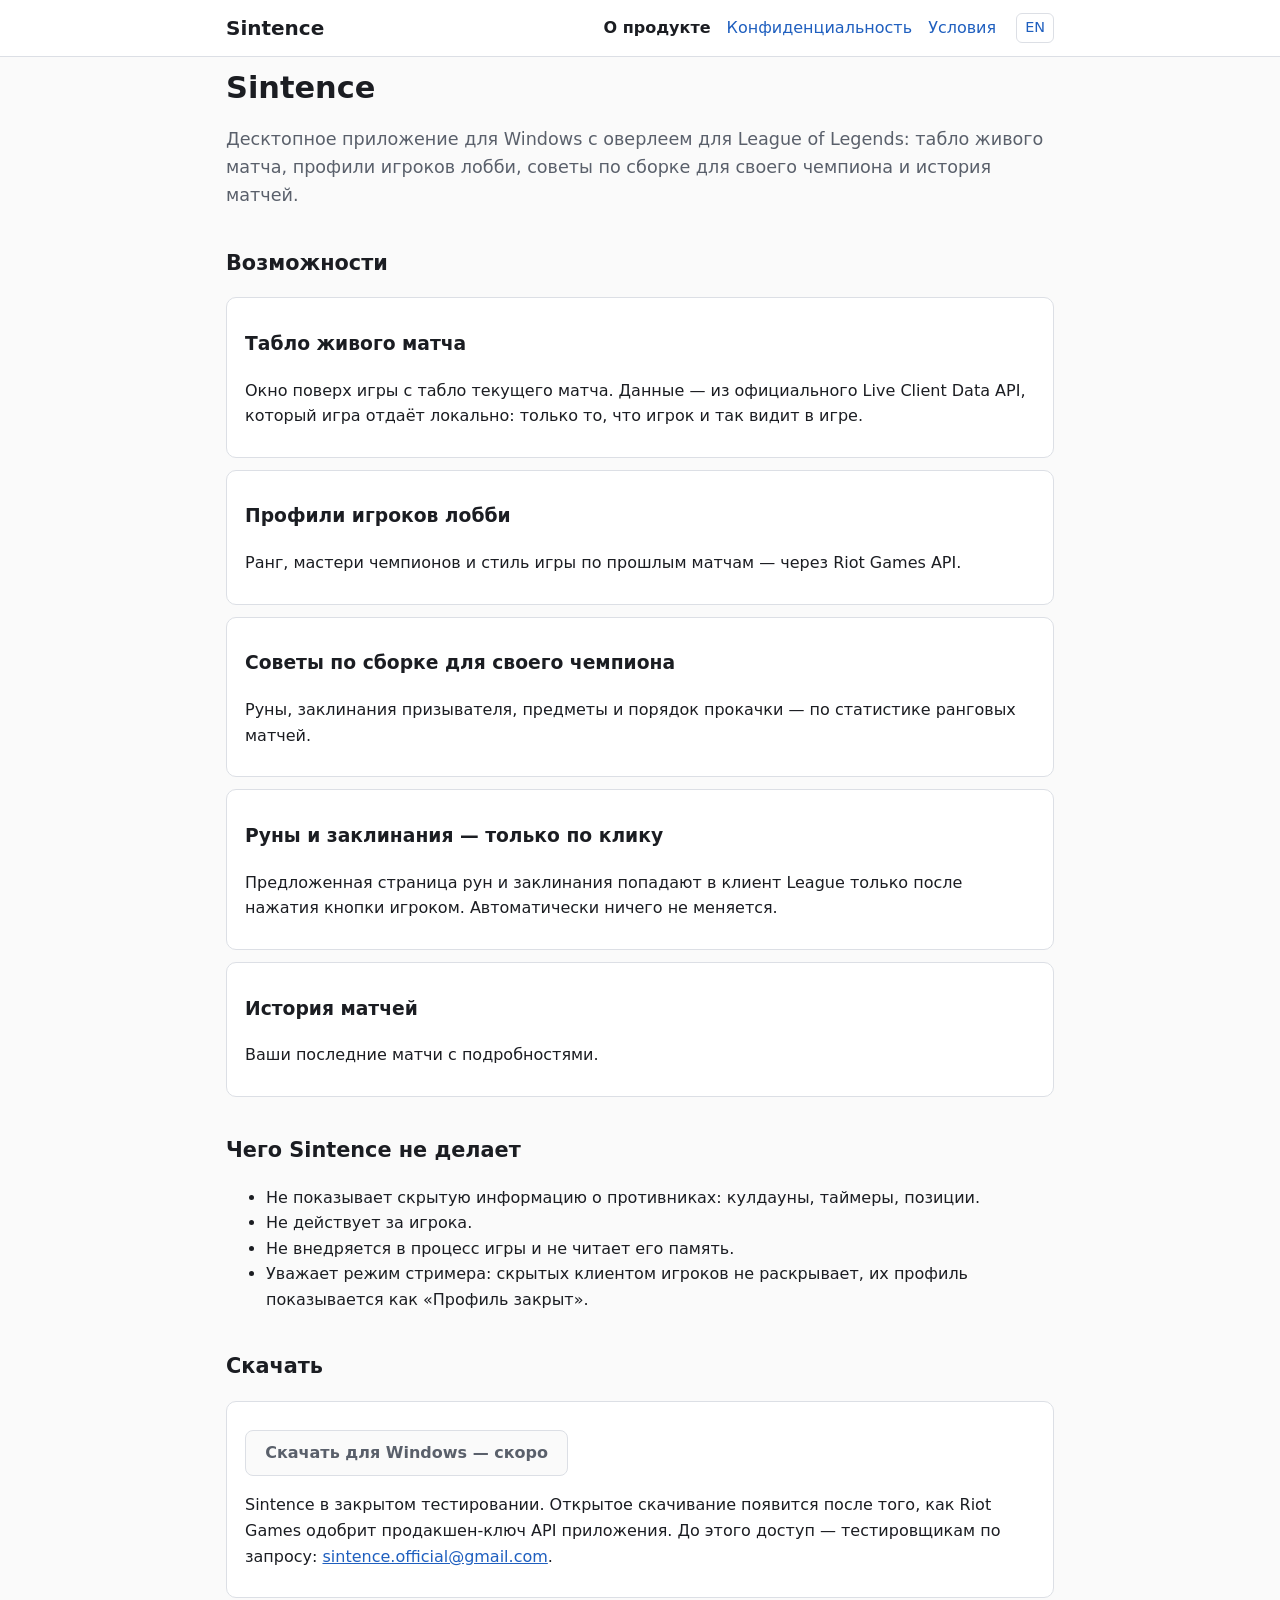
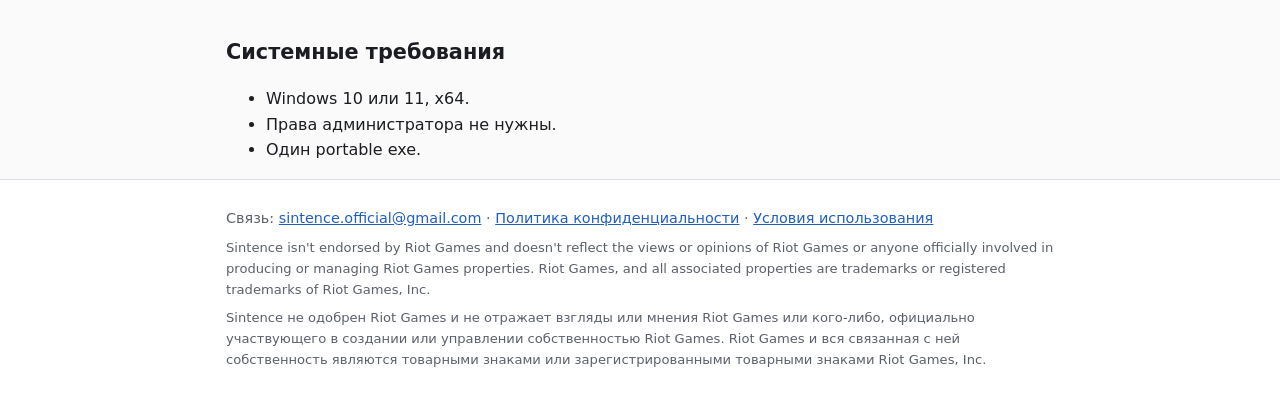
==== ru/index.html @ d27a2a9b "Сайт Sintence: о продукте, Privacy Policy, Terms of Service (EN/RU), заглушка скачивания Co-Authored" ====
<!doctype html>
<html lang="ru">
<head>
<meta charset="utf-8">
<meta name="viewport" content="width=device-width, initial-scale=1">
<meta name="color-scheme" content="dark light">
<title>Sintence</title>
<meta name="description" content="Sintence - приложение-оверлей для League of Legends под Windows.">
<link rel="stylesheet" href="../assets/style.css">
<link rel="alternate" hreflang="en" href="../index.html">
</head>
<body>
<header><div class="wrap">
<a class="brand" href="index.html">Sintence</a>
<nav><a href="index.html" aria-current="page">О продукте</a><a href="privacy.html">Конфиденциальность</a><a href="terms.html">Условия</a></nav>
<a class="lang" href="../index.html" hreflang="en" lang="en">EN</a>
</div></header>
<main class="wrap">
<h1>Sintence</h1>
<p class="lead">Десктопное приложение для Windows с оверлеем для League of Legends: табло живого матча, профили игроков лобби, советы по сборке для своего чемпиона и история матчей.</p>
<!-- Здесь позже появятся скриншоты.
<section class="shots">
  <img src="../assets/shot-overlay.png" alt="Оверлей Sintence">
</section>
-->
<h2>Возможности</h2>
<div class="card"><h3>Табло живого матча</h3><p>Окно поверх игры с табло текущего матча. Данные — из официального Live Client Data API, который игра отдаёт локально: только то, что игрок и так видит в игре.</p></div>
<div class="card"><h3>Профили игроков лобби</h3><p>Ранг, мастери чемпионов и стиль игры по прошлым матчам — через Riot Games API.</p></div>
<div class="card"><h3>Советы по сборке для своего чемпиона</h3><p>Руны, заклинания призывателя, предметы и порядок прокачки — по статистике ранговых матчей.</p></div>
<div class="card"><h3>Руны и заклинания — только по клику</h3><p>Предложенная страница рун и заклинания попадают в клиент League только после нажатия кнопки игроком. Автоматически ничего не меняется.</p></div>
<div class="card"><h3>История матчей</h3><p>Ваши последние матчи с подробностями.</p></div>
<h2>Чего Sintence не делает</h2>
<ul>
<li>Не показывает скрытую информацию о противниках: кулдауны, таймеры, позиции.</li>
<li>Не действует за игрока.</li>
<li>Не внедряется в процесс игры и не читает его память.</li>
<li>Уважает режим стримера: скрытых клиентом игроков не раскрывает, их профиль показывается как «Профиль закрыт».</li>
</ul>
<h2 id="download">Скачать</h2>
<div class="card download"><p><span class="btn" aria-disabled="true">Скачать для Windows — скоро</span></p>
<p>Sintence в закрытом тестировании. Открытое скачивание появится после того, как Riot Games одобрит продакшен-ключ API приложения. До этого доступ — тестировщикам по запросу: <a href="mailto:sintence.official@gmail.com">sintence.official@gmail.com</a>.</p></div>
<h2>Системные требования</h2>
<ul>
<li>Windows 10 или 11, x64.</li>
<li>Права администратора не нужны.</li>
<li>Один portable exe.</li>
</ul>
</main>
<footer><div class="wrap">
<p>Связь: <a href="mailto:sintence.official@gmail.com">sintence.official@gmail.com</a> · <a href="privacy.html">Политика конфиденциальности</a> · <a href="terms.html">Условия использования</a></p>
<p class="legal" lang="en">Sintence isn't endorsed by Riot Games and doesn't reflect the views or opinions of Riot Games or anyone officially involved in producing or managing Riot Games properties. Riot Games, and all associated properties are trademarks or registered trademarks of Riot Games, Inc.</p>
<p class="legal">Sintence не одобрен Riot Games и не отражает взгляды или мнения Riot Games или кого-либо, официально участвующего в создании или управлении собственностью Riot Games. Riot Games и вся связанная с ней собственность являются товарными знаками или зарегистрированными товарными знаками Riot Games, Inc.</p>
</div></footer>
</body>
</html>
---- assets/style.css ----
:root{--bg:#0f1115;--panel:#171a21;--text:#e6e8ec;--muted:#9aa1ad;--accent:#6aa9ff;--border:#2a2f3a}
@media (prefers-color-scheme: light){:root{--bg:#fafafa;--panel:#fff;--text:#1b1d22;--muted:#5a606b;--accent:#1f5fbf;--border:#dcdfe5}}
*{box-sizing:border-box}
html{-webkit-text-size-adjust:100%}
body{margin:0;background:var(--bg);color:var(--text);font:16px/1.6 system-ui,-apple-system,"Segoe UI",Roboto,sans-serif;overflow-wrap:anywhere}
a{color:var(--accent)}
.wrap{max-width:860px;margin:0 auto;padding:0 16px}
header{border-bottom:1px solid var(--border);background:var(--panel)}
header .wrap{display:flex;flex-wrap:wrap;align-items:center;gap:8px 20px;padding-top:12px;padding-bottom:12px}
.brand{font-weight:700;font-size:1.25rem;text-decoration:none;color:var(--text);margin-right:auto}
nav{display:flex;flex-wrap:wrap;gap:4px 16px}
nav a{text-decoration:none}
nav a[aria-current]{color:var(--text);font-weight:600}
.lang{border:1px solid var(--border);border-radius:6px;padding:2px 8px;text-decoration:none;font-size:.9rem}
main{padding:24px 0 40px}
h1{font-size:1.9rem;line-height:1.25;margin:.4em 0}
h2{font-size:1.3rem;margin-top:1.8em}
.lead{font-size:1.1rem;color:var(--muted)}
.card{background:var(--panel);border:1px solid var(--border);border-radius:10px;padding:12px 18px;margin:12px 0}
.table-wrap{overflow-x:auto}
table{border-collapse:collapse;width:100%}
th,td{border:1px solid var(--border);padding:8px 10px;text-align:left;vertical-align:top}
th{background:var(--panel)}
code{font-size:.92em}
footer{border-top:1px solid var(--border);background:var(--panel);color:var(--muted);font-size:.9rem;padding:20px 0}
footer p{margin:.5em 0}
.legal{font-size:.82rem}
.btn{display:inline-block;padding:.6em 1.2em;border-radius:8px;border:1px solid var(--border);background:var(--bg);color:var(--muted);font-weight:600;cursor:not-allowed;user-select:none}
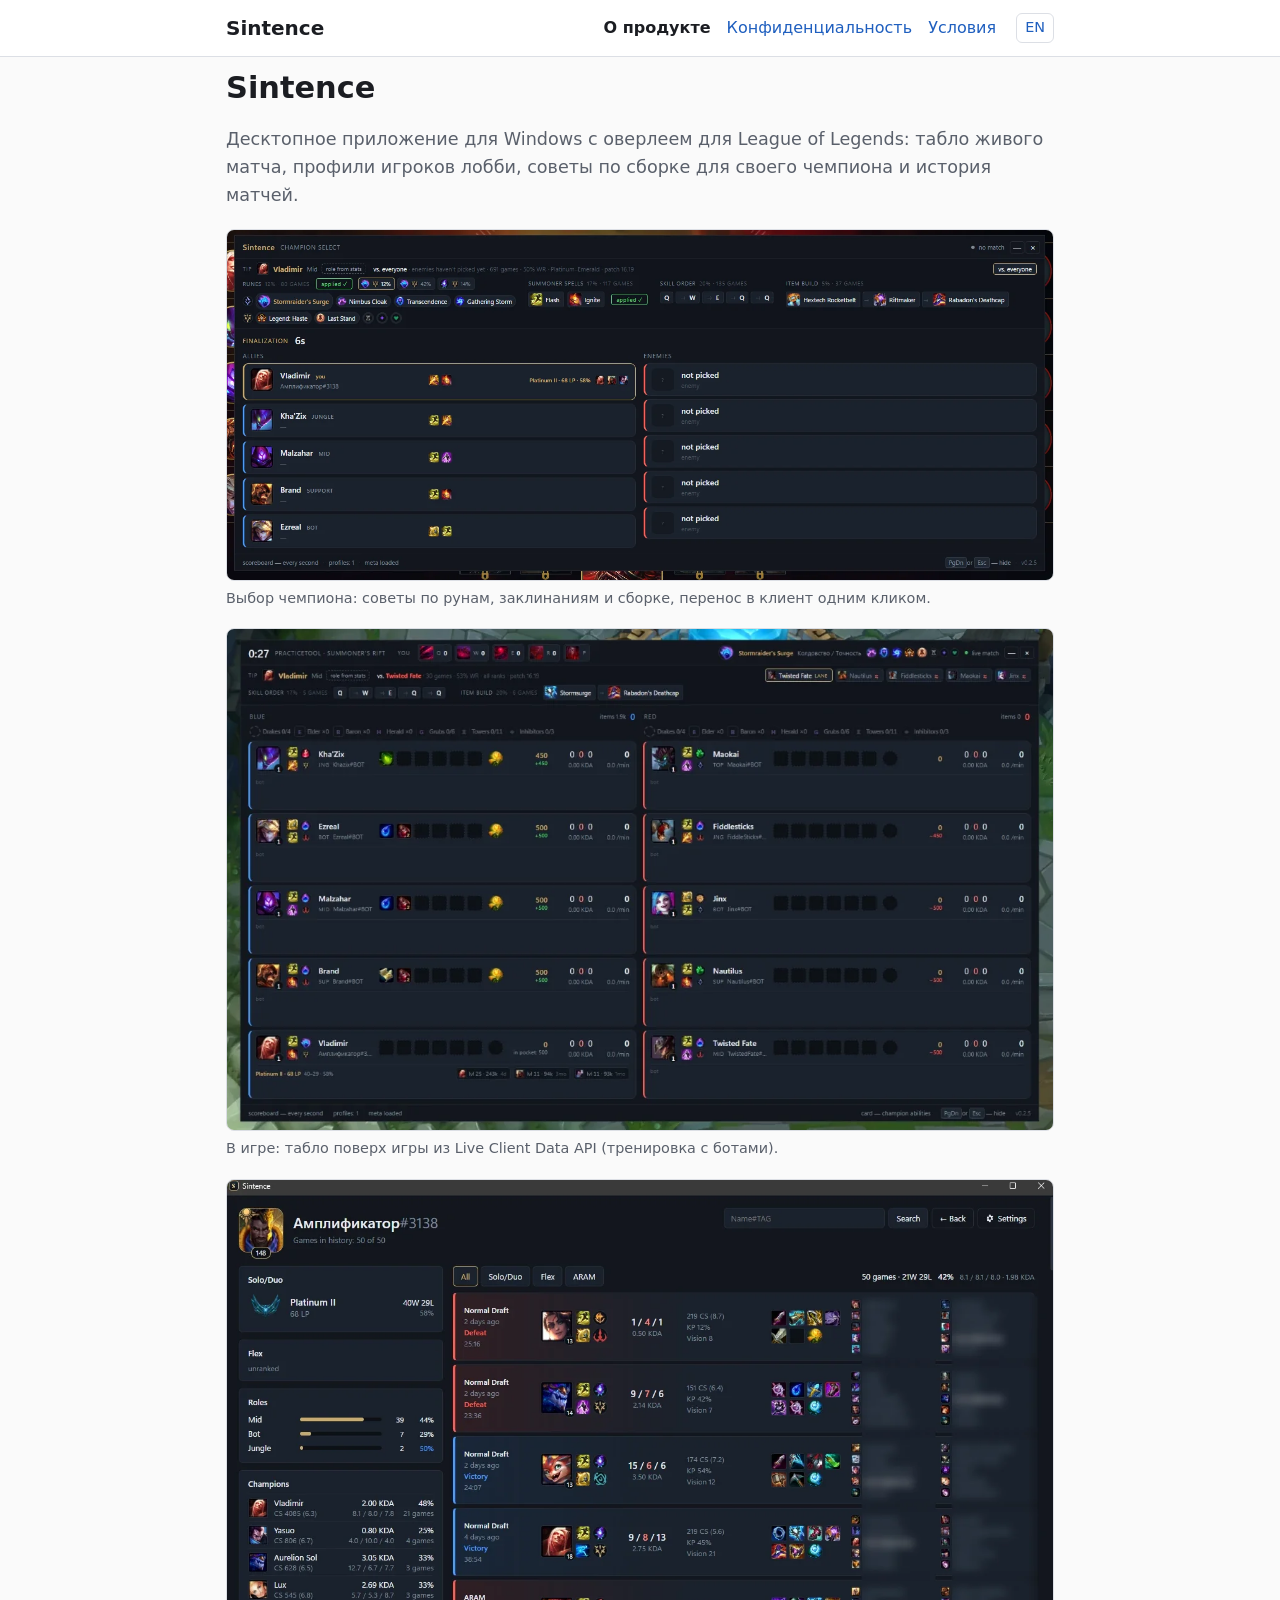
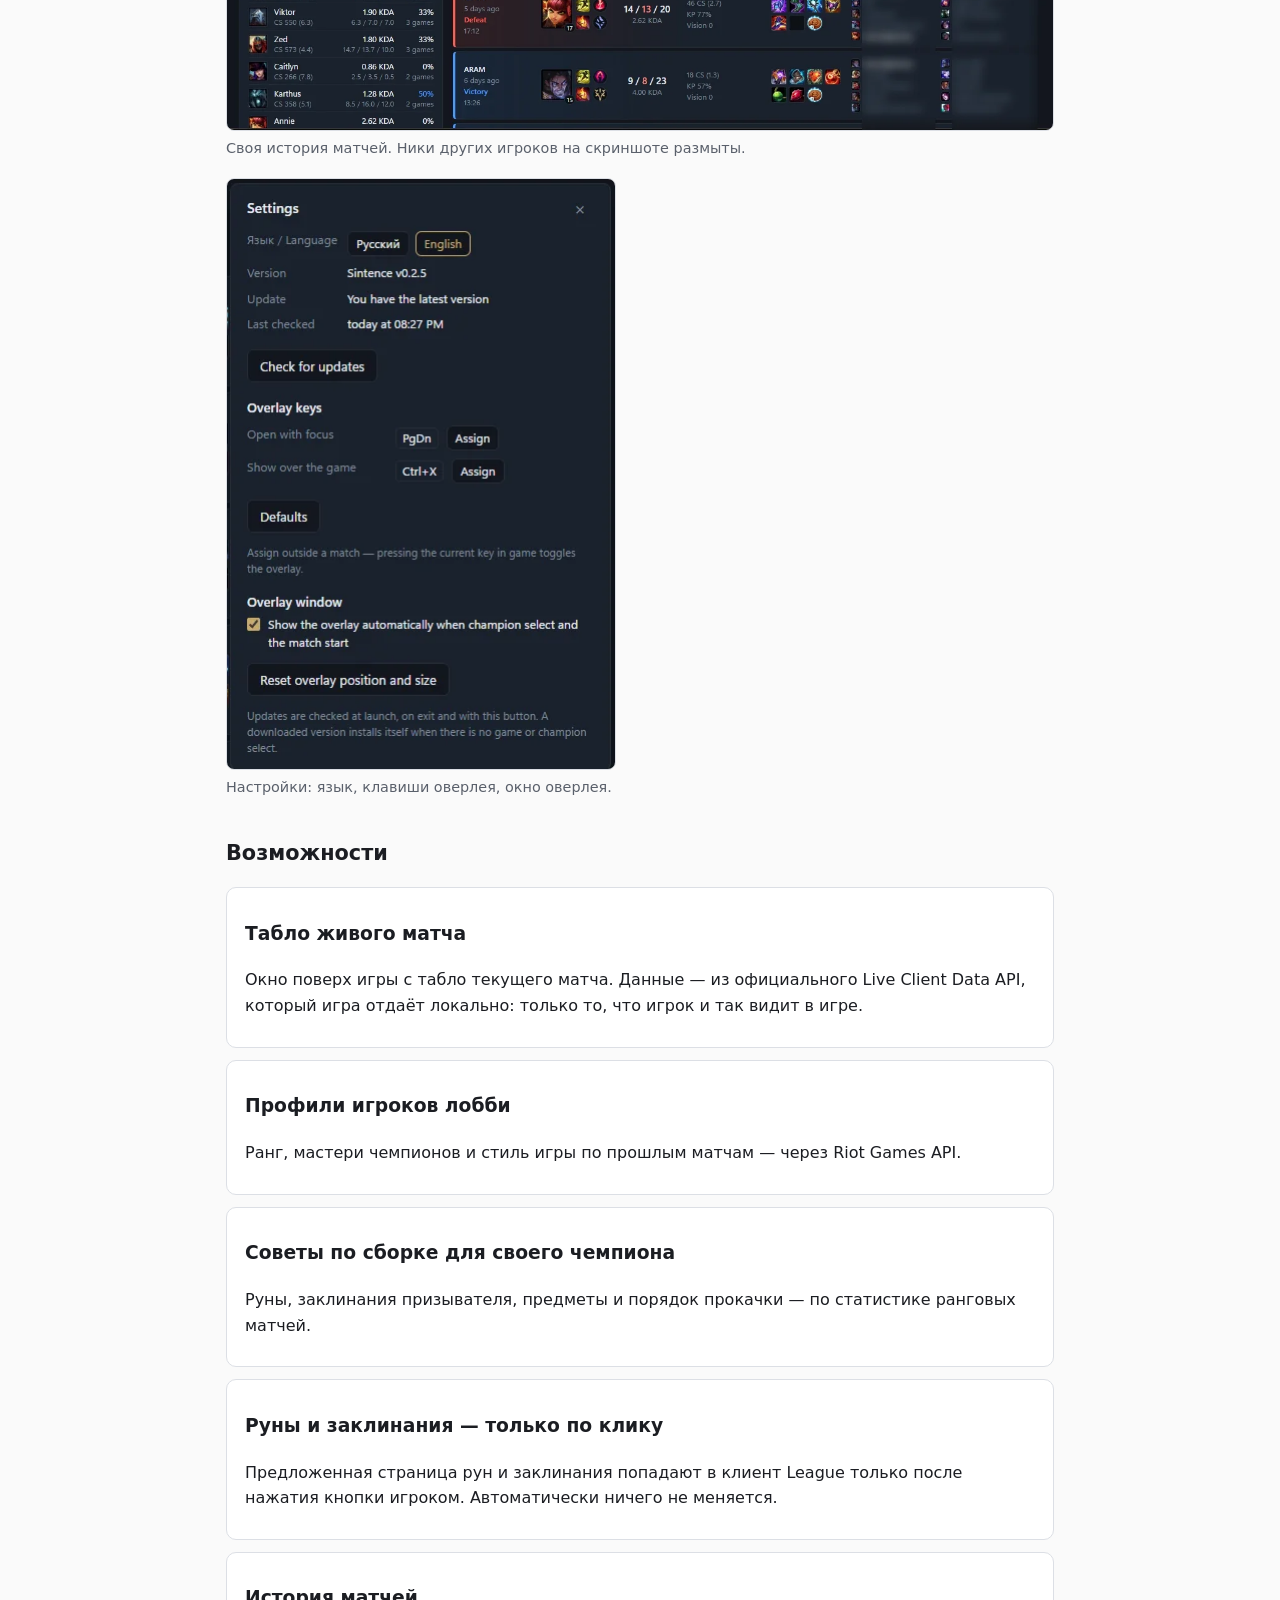
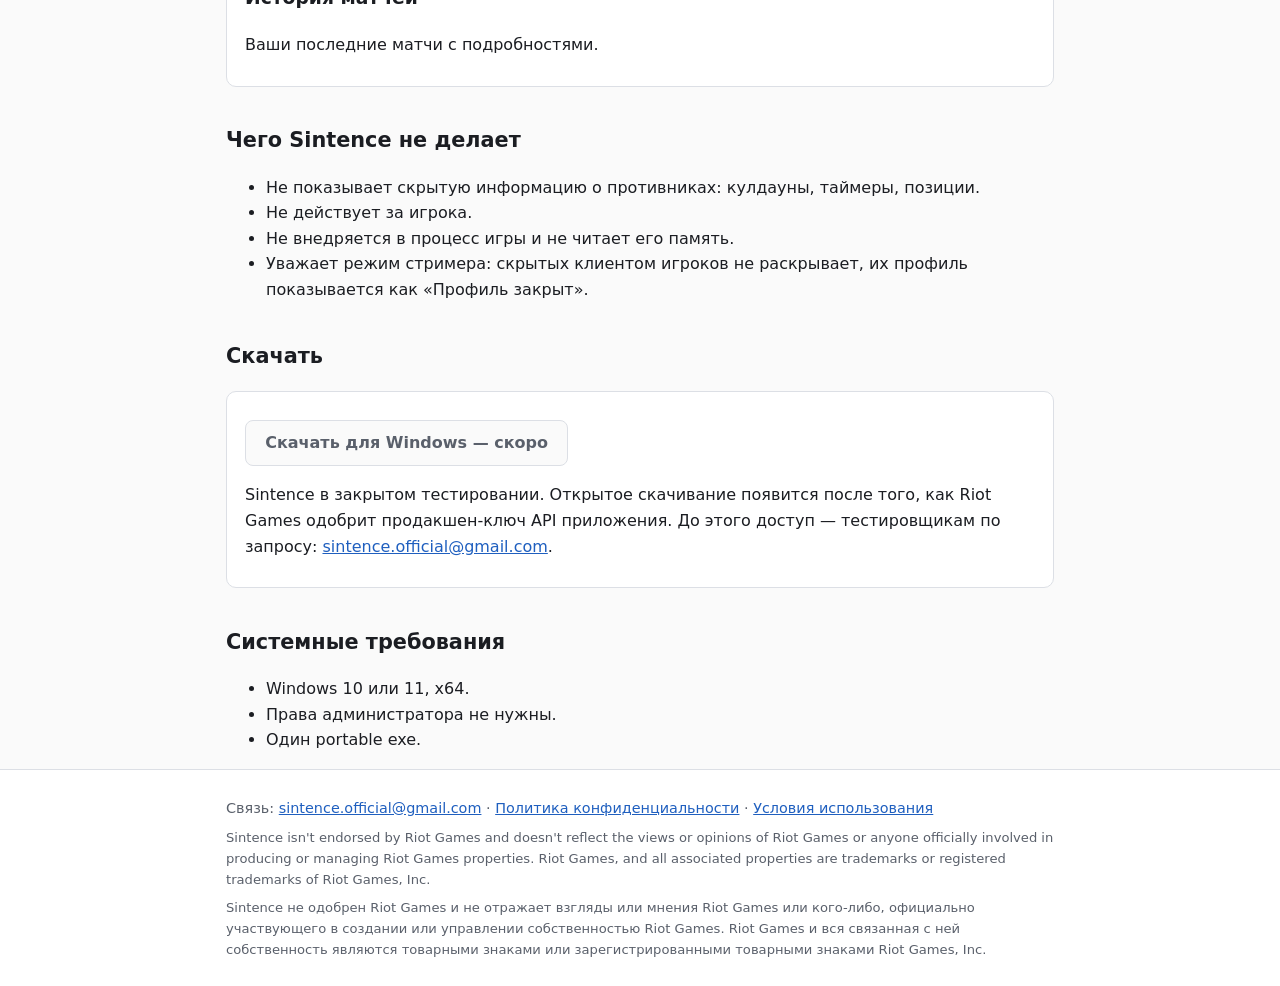
==== commit 8e027be4: "Скриншоты на главной: выбор чемпиона, оверлей в матче, профиль, настройки Co-Authored-By: Claude Opu" ====
--- a/ru/index.html
+++ b/ru/index.html
@@ -7,7 +7,10 @@
 <title>Sintence</title>
 <meta name="description" content="Sintence - приложение-оверлей для League of Legends под Windows.">
 <link rel="stylesheet" href="../assets/style.css">
-<link rel="alternate" hreflang="en" href="../index.html">
+<link rel="canonical" href="https://sintence.ru/ru/">
+<link rel="alternate" hreflang="en" href="https://sintence.ru/">
+<link rel="alternate" hreflang="ru" href="https://sintence.ru/ru/">
+<link rel="alternate" hreflang="x-default" href="https://sintence.ru/">
 </head>
 <body>
 <header><div class="wrap">
@@ -18,11 +21,12 @@
 <main class="wrap">
 <h1>Sintence</h1>
 <p class="lead">Десктопное приложение для Windows с оверлеем для League of Legends: табло живого матча, профили игроков лобби, советы по сборке для своего чемпиона и история матчей.</p>
-<!-- Здесь позже появятся скриншоты.
 <section class="shots">
-  <img src="../assets/shot-overlay.png" alt="Оверлей Sintence">
+<figure><a href="../assets/shot-champselect.webp"><img src="../assets/shot-champselect.webp" alt="Sintence в выборе чемпиона" width="1475" height="625" loading="lazy"></a><figcaption>Выбор чемпиона: советы по рунам, заклинаниям и сборке, перенос в клиент одним кликом.</figcaption></figure>
+<figure><a href="../assets/shot-ingame.webp"><img src="../assets/shot-ingame.webp" alt="Оверлей Sintence в матче" width="1170" height="710" loading="lazy"></a><figcaption>В игре: табло поверх игры из Live Client Data API (тренировка с ботами).</figcaption></figure>
+<figure><a href="../assets/shot-profile.webp"><img src="../assets/shot-profile.webp" alt="Окно профиля Sintence" width="1335" height="889" loading="lazy"></a><figcaption>Своя история матчей. Ники других игроков на скриншоте размыты.</figcaption></figure>
+<figure class="narrow"><a href="../assets/shot-settings.webp"><img src="../assets/shot-settings.webp" alt="Настройки Sintence" width="387" height="589" loading="lazy"></a><figcaption>Настройки: язык, клавиши оверлея, окно оверлея.</figcaption></figure>
 </section>
--->
 <h2>Возможности</h2>
 <div class="card"><h3>Табло живого матча</h3><p>Окно поверх игры с табло текущего матча. Данные — из официального Live Client Data API, который игра отдаёт локально: только то, что игрок и так видит в игре.</p></div>
 <div class="card"><h3>Профили игроков лобби</h3><p>Ранг, мастери чемпионов и стиль игры по прошлым матчам — через Riot Games API.</p></div>
--- a/assets/style.css
+++ b/assets/style.css
@@ -26,3 +26,8 @@
 footer p{margin:.5em 0}
 .legal{font-size:.82rem}
 .btn{display:inline-block;padding:.6em 1.2em;border-radius:8px;border:1px solid var(--border);background:var(--bg);color:var(--muted);font-weight:600;cursor:not-allowed;user-select:none}
+.shots{display:grid;gap:18px;margin:20px 0}
+.shots figure{margin:0}
+.shots img{display:block;width:100%;height:auto;border:1px solid var(--border);border-radius:8px}
+.shots .narrow img{max-width:390px}
+.shots figcaption{color:var(--muted);font-size:.9rem;margin-top:6px}
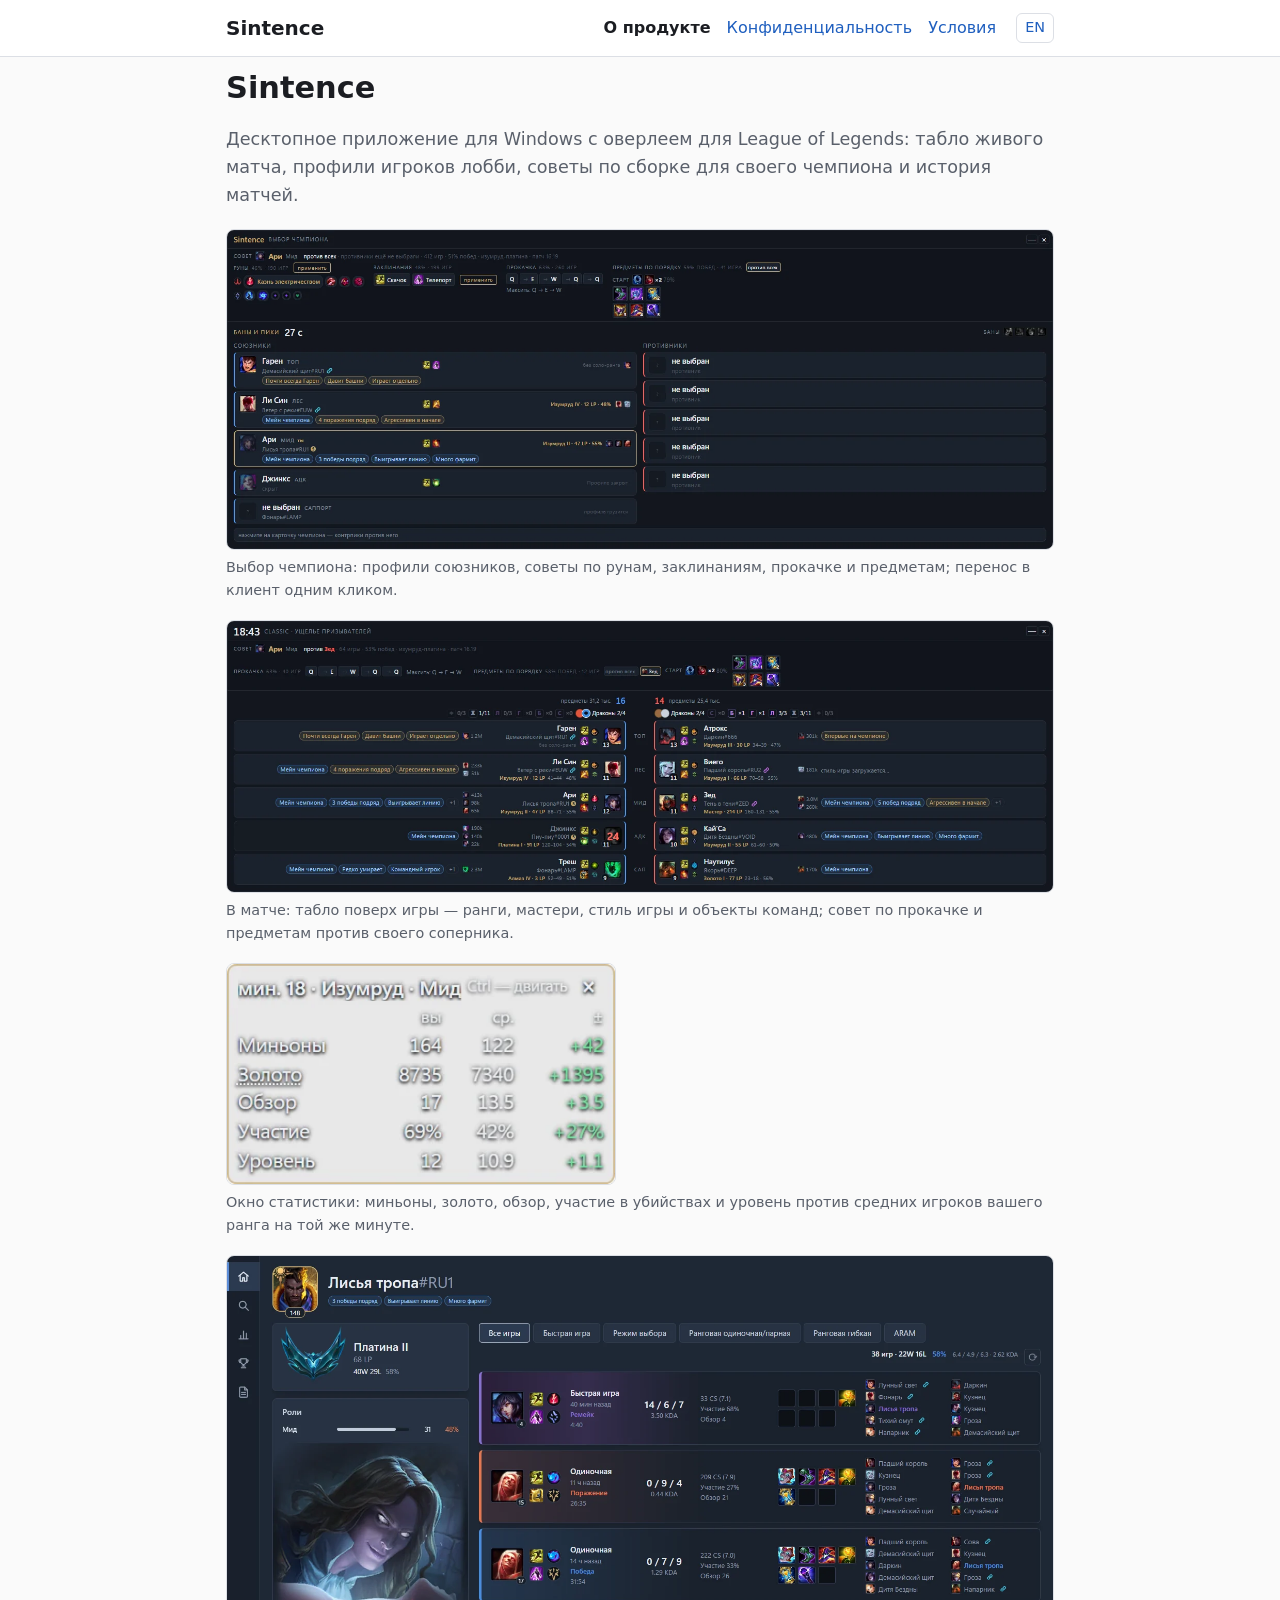
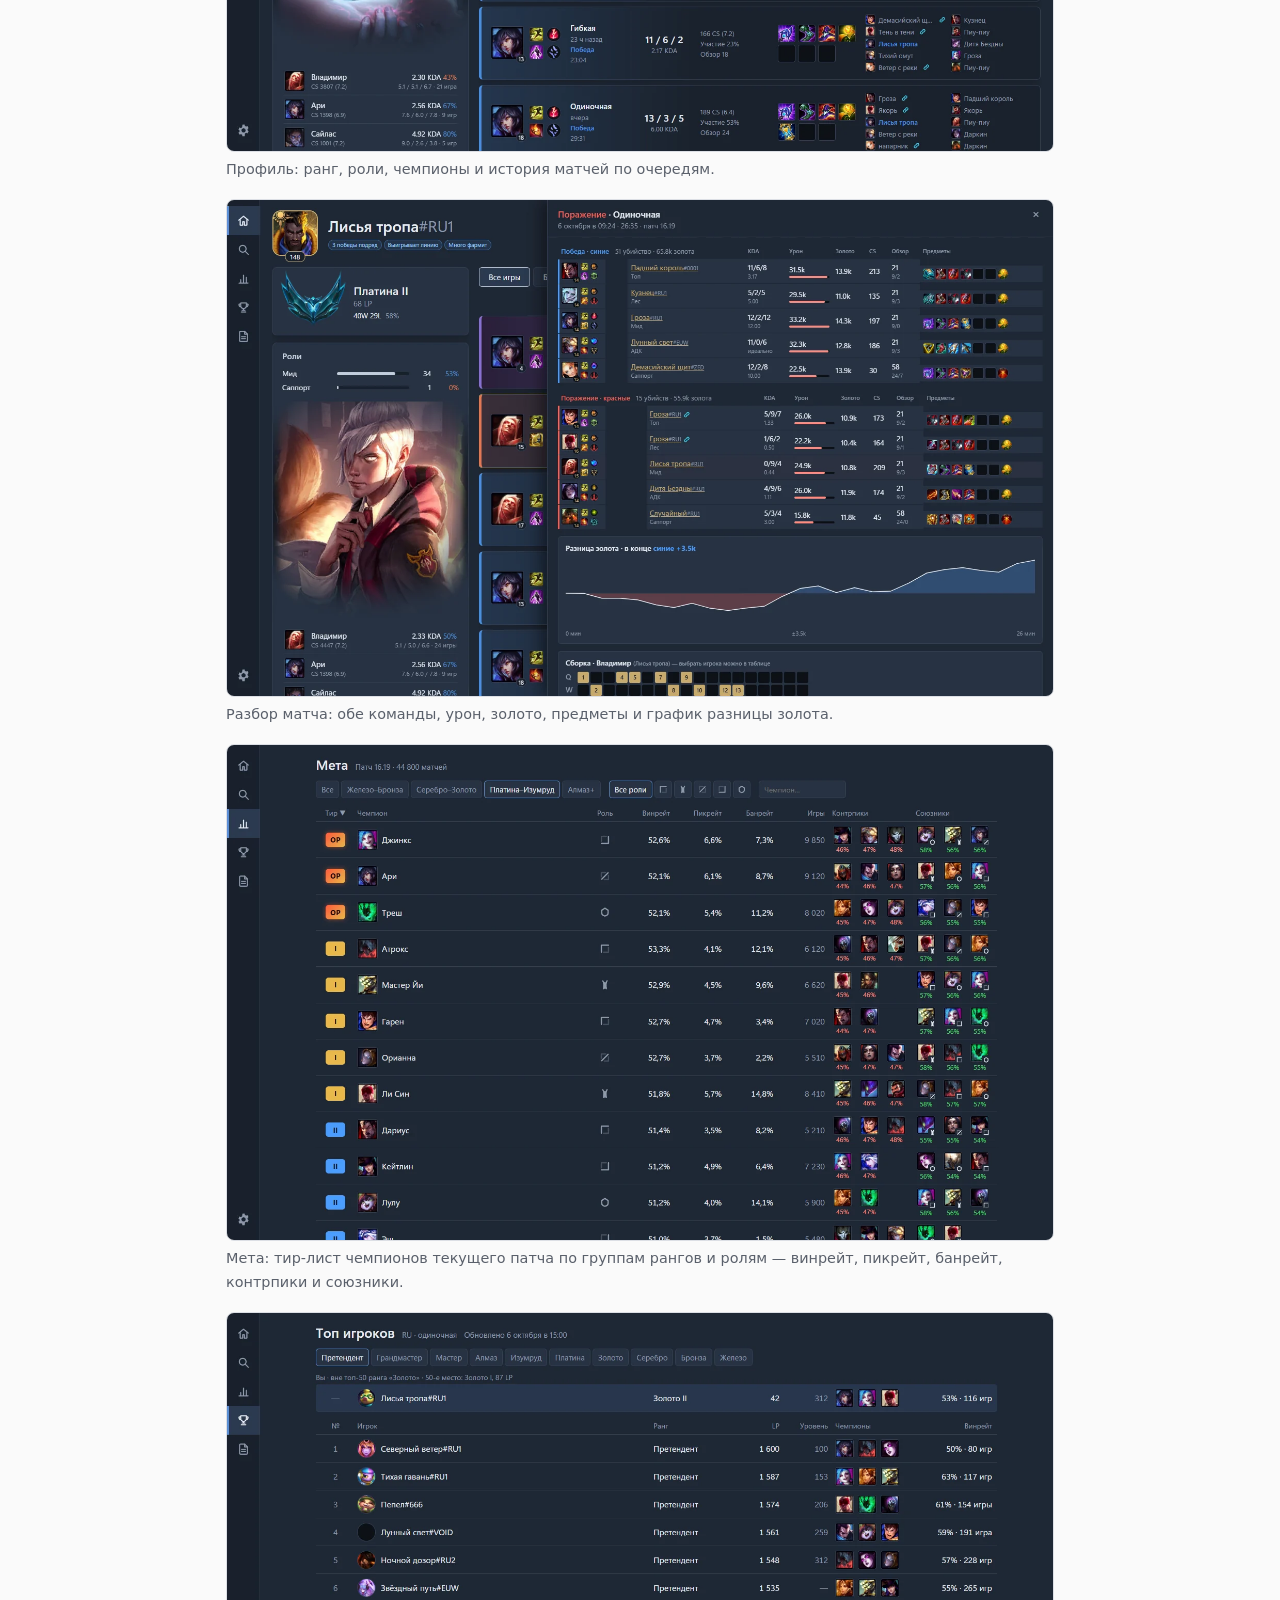
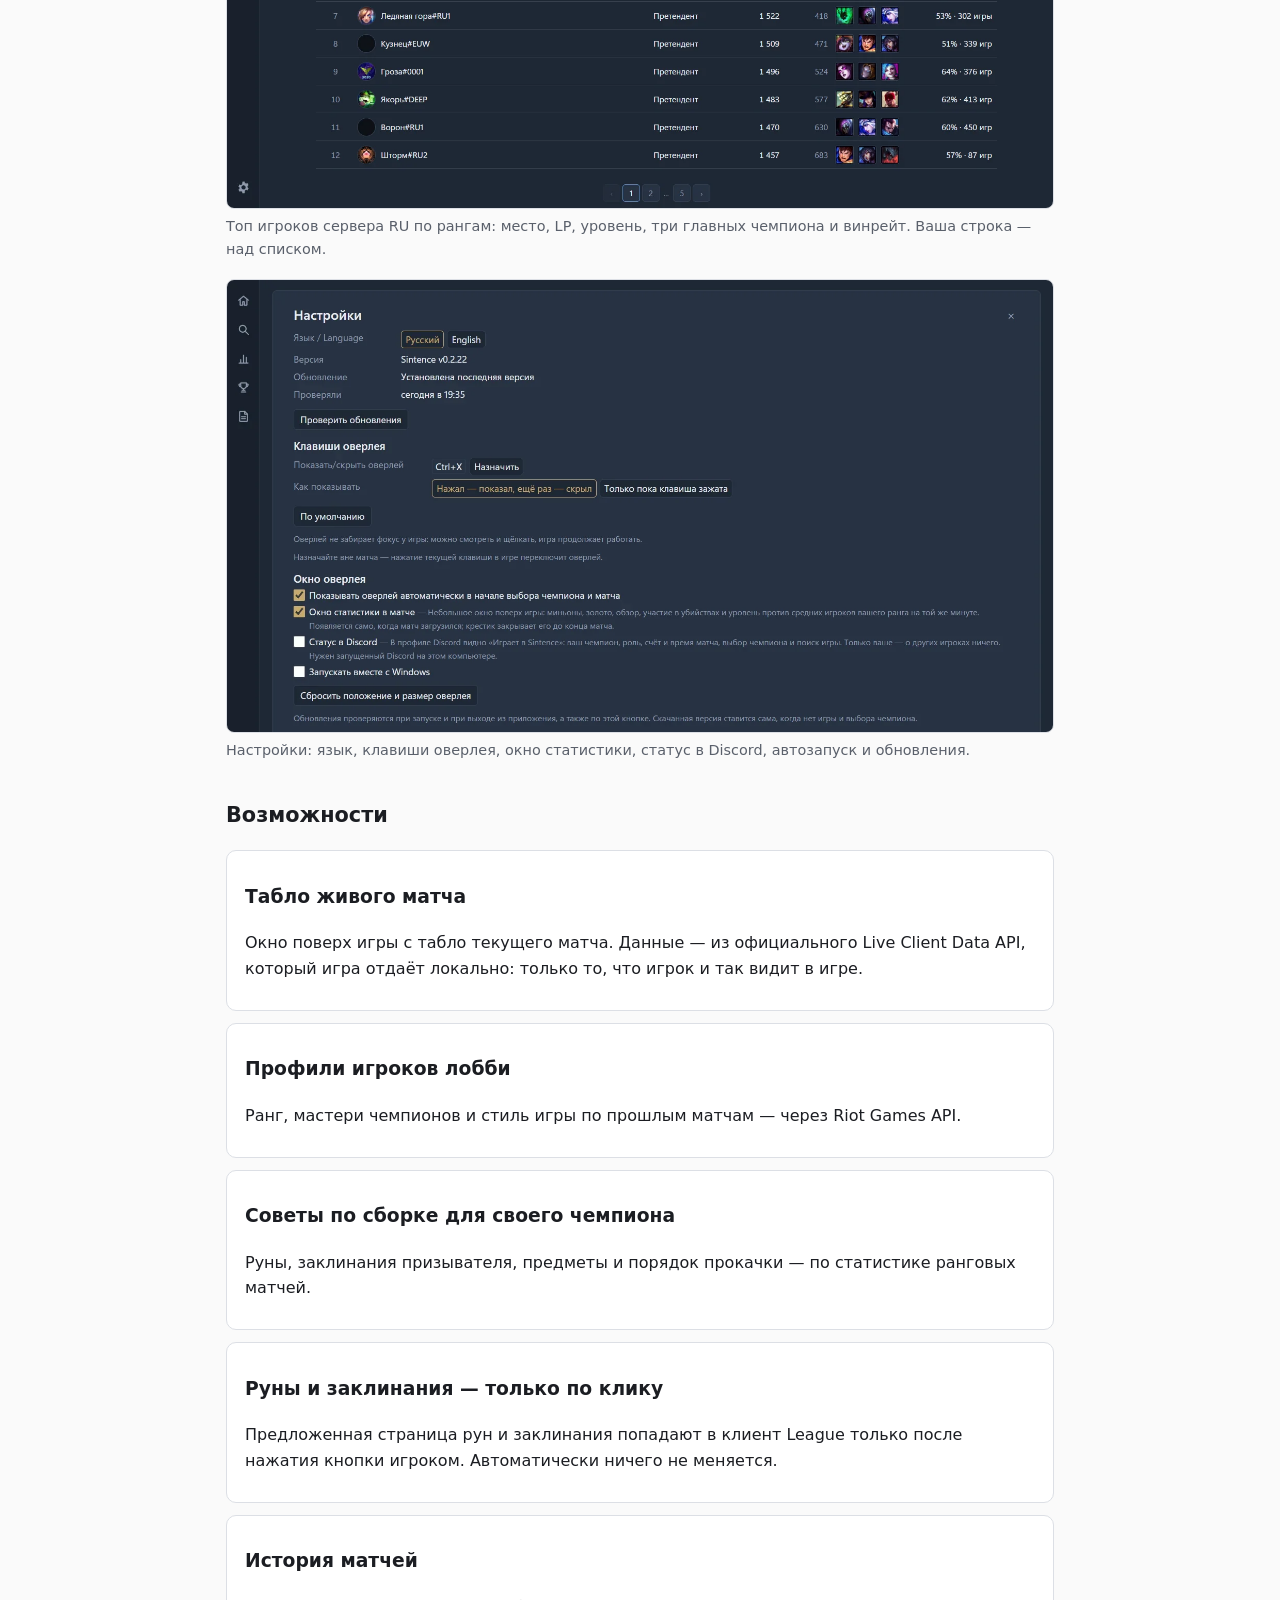
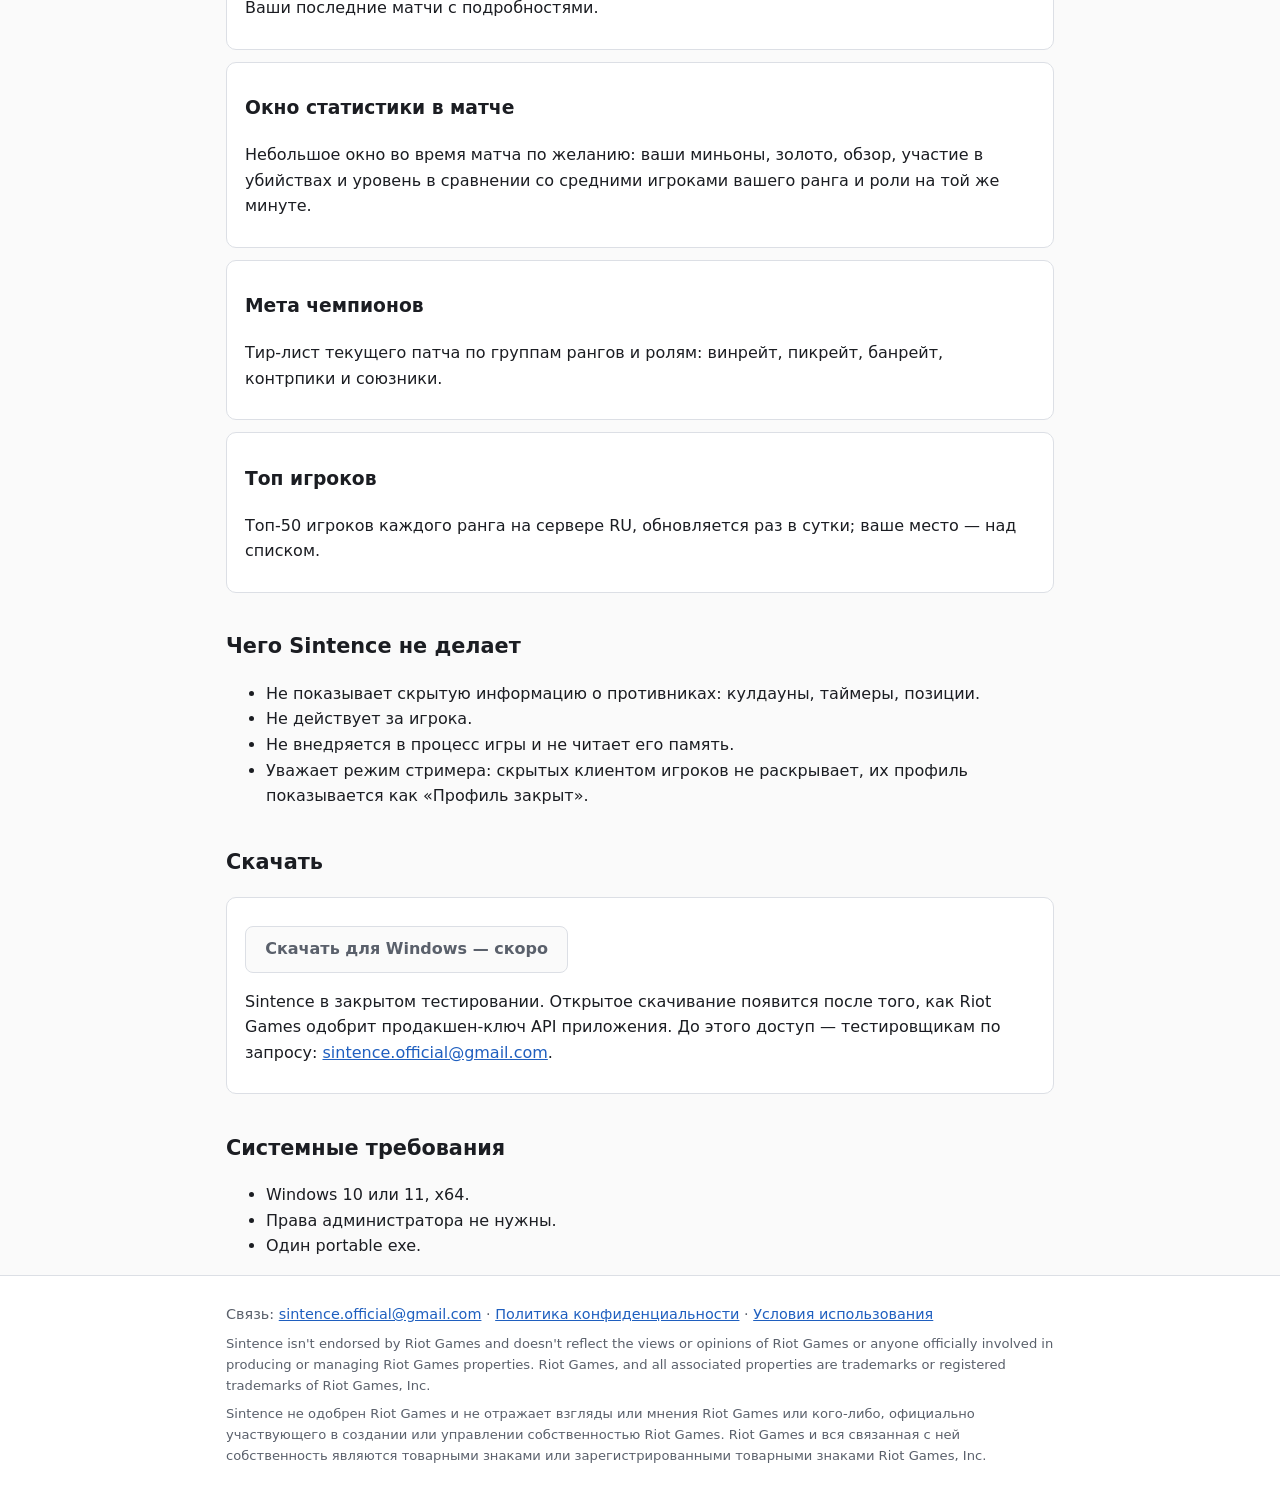
==== commit 1bfdf812: "Главная: новые снимки (8 экранов, ru и en), карточки статистики, меты и топа Co-Authored-By: Claude " ====
--- a/ru/index.html
+++ b/ru/index.html
@@ -22,10 +22,14 @@
 <h1>Sintence</h1>
 <p class="lead">Десктопное приложение для Windows с оверлеем для League of Legends: табло живого матча, профили игроков лобби, советы по сборке для своего чемпиона и история матчей.</p>
 <section class="shots">
-<figure><a href="../assets/shot-champselect.webp"><img src="../assets/shot-champselect.webp" alt="Sintence в выборе чемпиона" width="1475" height="625" loading="lazy"></a><figcaption>Выбор чемпиона: советы по рунам, заклинаниям и сборке, перенос в клиент одним кликом.</figcaption></figure>
-<figure><a href="../assets/shot-ingame.webp"><img src="../assets/shot-ingame.webp" alt="Оверлей Sintence в матче" width="1170" height="710" loading="lazy"></a><figcaption>В игре: табло поверх игры из Live Client Data API (тренировка с ботами).</figcaption></figure>
-<figure><a href="../assets/shot-profile.webp"><img src="../assets/shot-profile.webp" alt="Окно профиля Sintence" width="1335" height="889" loading="lazy"></a><figcaption>Своя история матчей. Ники других игроков на скриншоте размыты.</figcaption></figure>
-<figure class="narrow"><a href="../assets/shot-settings.webp"><img src="../assets/shot-settings.webp" alt="Настройки Sintence" width="387" height="589" loading="lazy"></a><figcaption>Настройки: язык, клавиши оверлея, окно оверлея.</figcaption></figure>
+<figure><a href="../assets/shot-champselect-ru.webp"><img src="../assets/shot-champselect-ru.webp" alt="Sintence в выборе чемпиона" width="1600" height="618" loading="lazy"></a><figcaption>Выбор чемпиона: профили союзников, советы по рунам, заклинаниям, прокачке и предметам; перенос в клиент одним кликом.</figcaption></figure>
+<figure><a href="../assets/shot-ingame-ru.webp"><img src="../assets/shot-ingame-ru.webp" alt="Оверлей Sintence в матче" width="1600" height="524" loading="lazy"></a><figcaption>В матче: табло поверх игры — ранги, мастери, стиль игры и объекты команд; совет по прокачке и предметам против своего соперника.</figcaption></figure>
+<figure class="narrow"><a href="../assets/shot-stats-ru.webp"><img src="../assets/shot-stats-ru.webp" alt="Окно статистики в матче" width="212" height="120" loading="lazy"></a><figcaption>Окно статистики: миньоны, золото, обзор, участие в убийствах и уровень против средних игроков вашего ранга на той же минуте.</figcaption></figure>
+<figure><a href="../assets/shot-profile-ru.webp"><img src="../assets/shot-profile-ru.webp" alt="Окно профиля Sintence" width="1600" height="960" loading="lazy"></a><figcaption>Профиль: ранг, роли, чемпионы и история матчей по очередям.</figcaption></figure>
+<figure><a href="../assets/shot-match-ru.webp"><img src="../assets/shot-match-ru.webp" alt="Разбор матча" width="1600" height="960" loading="lazy"></a><figcaption>Разбор матча: обе команды, урон, золото, предметы и график разницы золота.</figcaption></figure>
+<figure><a href="../assets/shot-meta-ru.webp"><img src="../assets/shot-meta-ru.webp" alt="Мета чемпионов" width="1600" height="960" loading="lazy"></a><figcaption>Мета: тир-лист чемпионов текущего патча по группам рангов и ролям — винрейт, пикрейт, банрейт, контрпики и союзники.</figcaption></figure>
+<figure><a href="../assets/shot-ladder-ru.webp"><img src="../assets/shot-ladder-ru.webp" alt="Топ игроков" width="1600" height="960" loading="lazy"></a><figcaption>Топ игроков сервера RU по рангам: место, LP, уровень, три главных чемпиона и винрейт. Ваша строка — над списком.</figcaption></figure>
+<figure><a href="../assets/shot-settings-ru.webp"><img src="../assets/shot-settings-ru.webp" alt="Настройки Sintence" width="1600" height="875" loading="lazy"></a><figcaption>Настройки: язык, клавиши оверлея, окно статистики, статус в Discord, автозапуск и обновления.</figcaption></figure>
 </section>
 <h2>Возможности</h2>
 <div class="card"><h3>Табло живого матча</h3><p>Окно поверх игры с табло текущего матча. Данные — из официального Live Client Data API, который игра отдаёт локально: только то, что игрок и так видит в игре.</p></div>
@@ -33,6 +37,9 @@
 <div class="card"><h3>Советы по сборке для своего чемпиона</h3><p>Руны, заклинания призывателя, предметы и порядок прокачки — по статистике ранговых матчей.</p></div>
 <div class="card"><h3>Руны и заклинания — только по клику</h3><p>Предложенная страница рун и заклинания попадают в клиент League только после нажатия кнопки игроком. Автоматически ничего не меняется.</p></div>
 <div class="card"><h3>История матчей</h3><p>Ваши последние матчи с подробностями.</p></div>
+<div class="card"><h3>Окно статистики в матче</h3><p>Небольшое окно во время матча по желанию: ваши миньоны, золото, обзор, участие в убийствах и уровень в сравнении со средними игроками вашего ранга и роли на той же минуте.</p></div>
+<div class="card"><h3>Мета чемпионов</h3><p>Тир-лист текущего патча по группам рангов и ролям: винрейт, пикрейт, банрейт, контрпики и союзники.</p></div>
+<div class="card"><h3>Топ игроков</h3><p>Топ-50 игроков каждого ранга на сервере RU, обновляется раз в сутки; ваше место — над списком.</p></div>
 <h2>Чего Sintence не делает</h2>
 <ul>
 <li>Не показывает скрытую информацию о противниках: кулдауны, таймеры, позиции.</li>
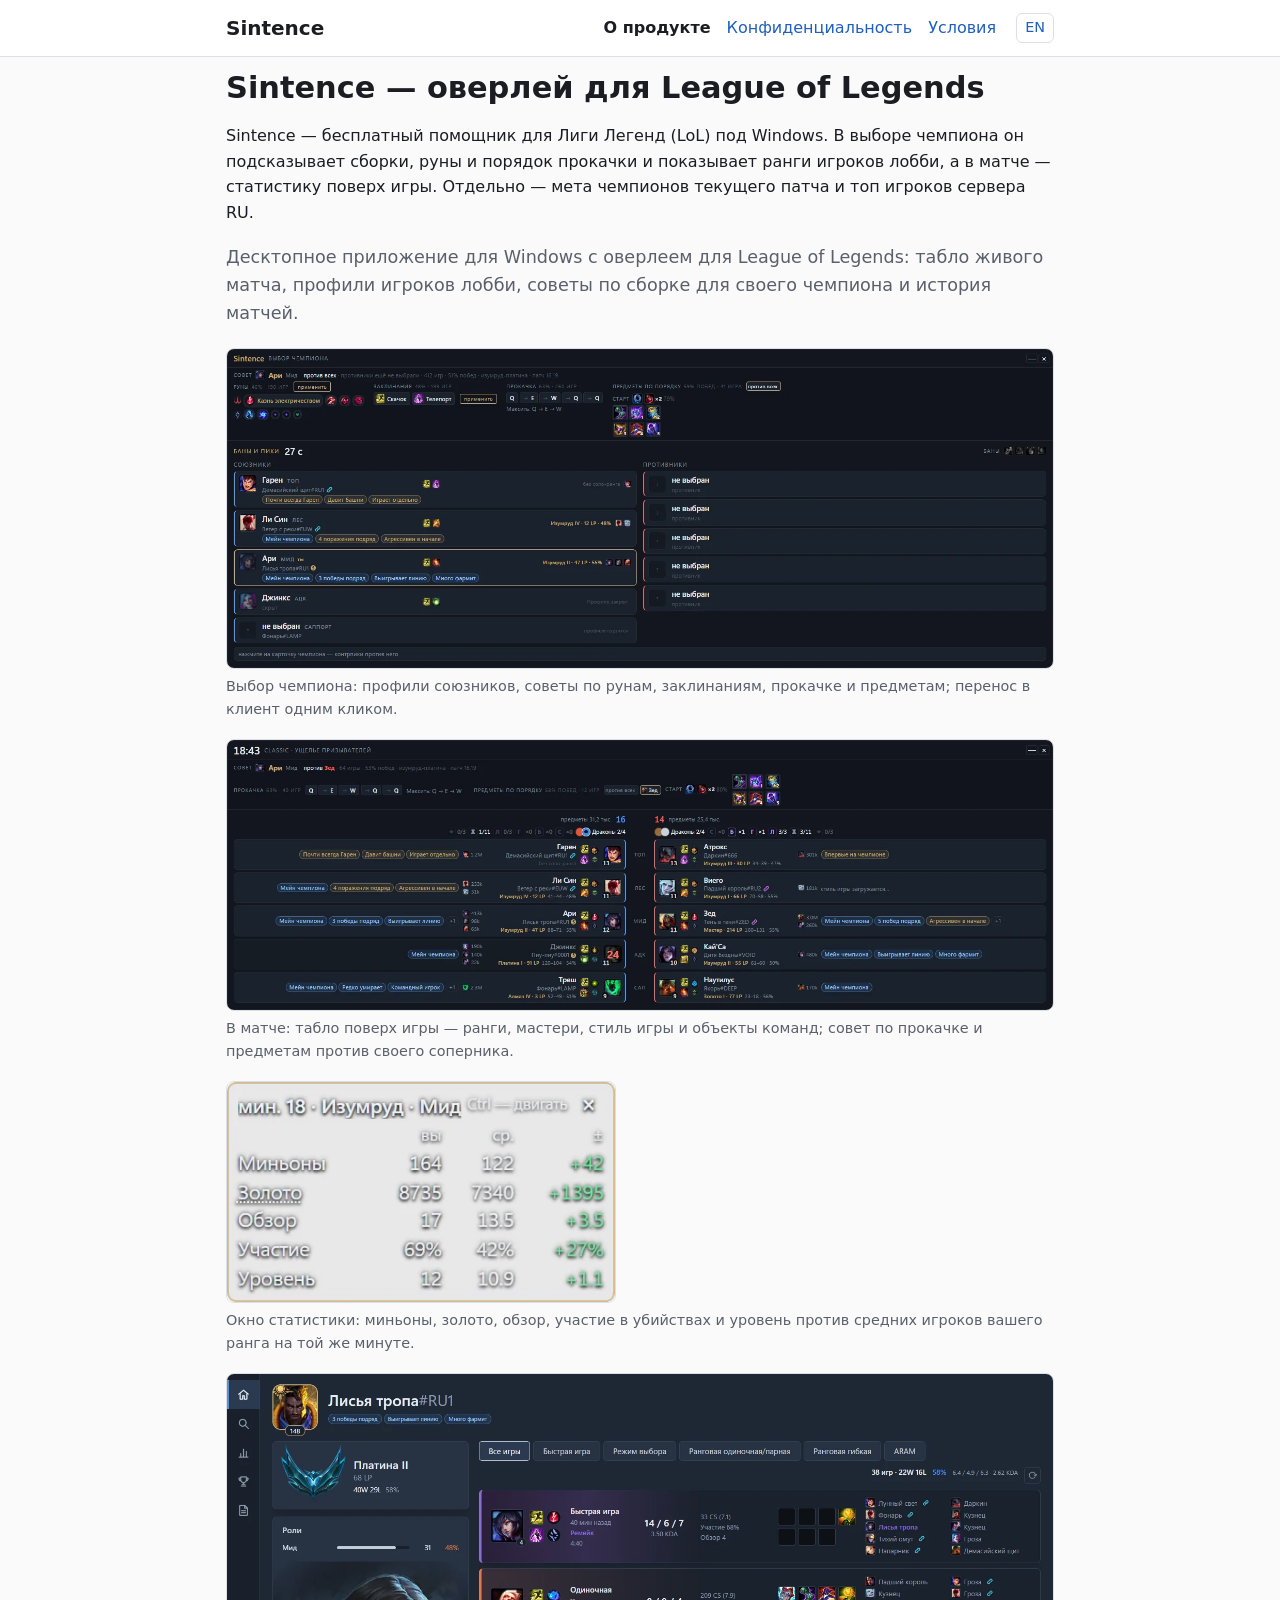
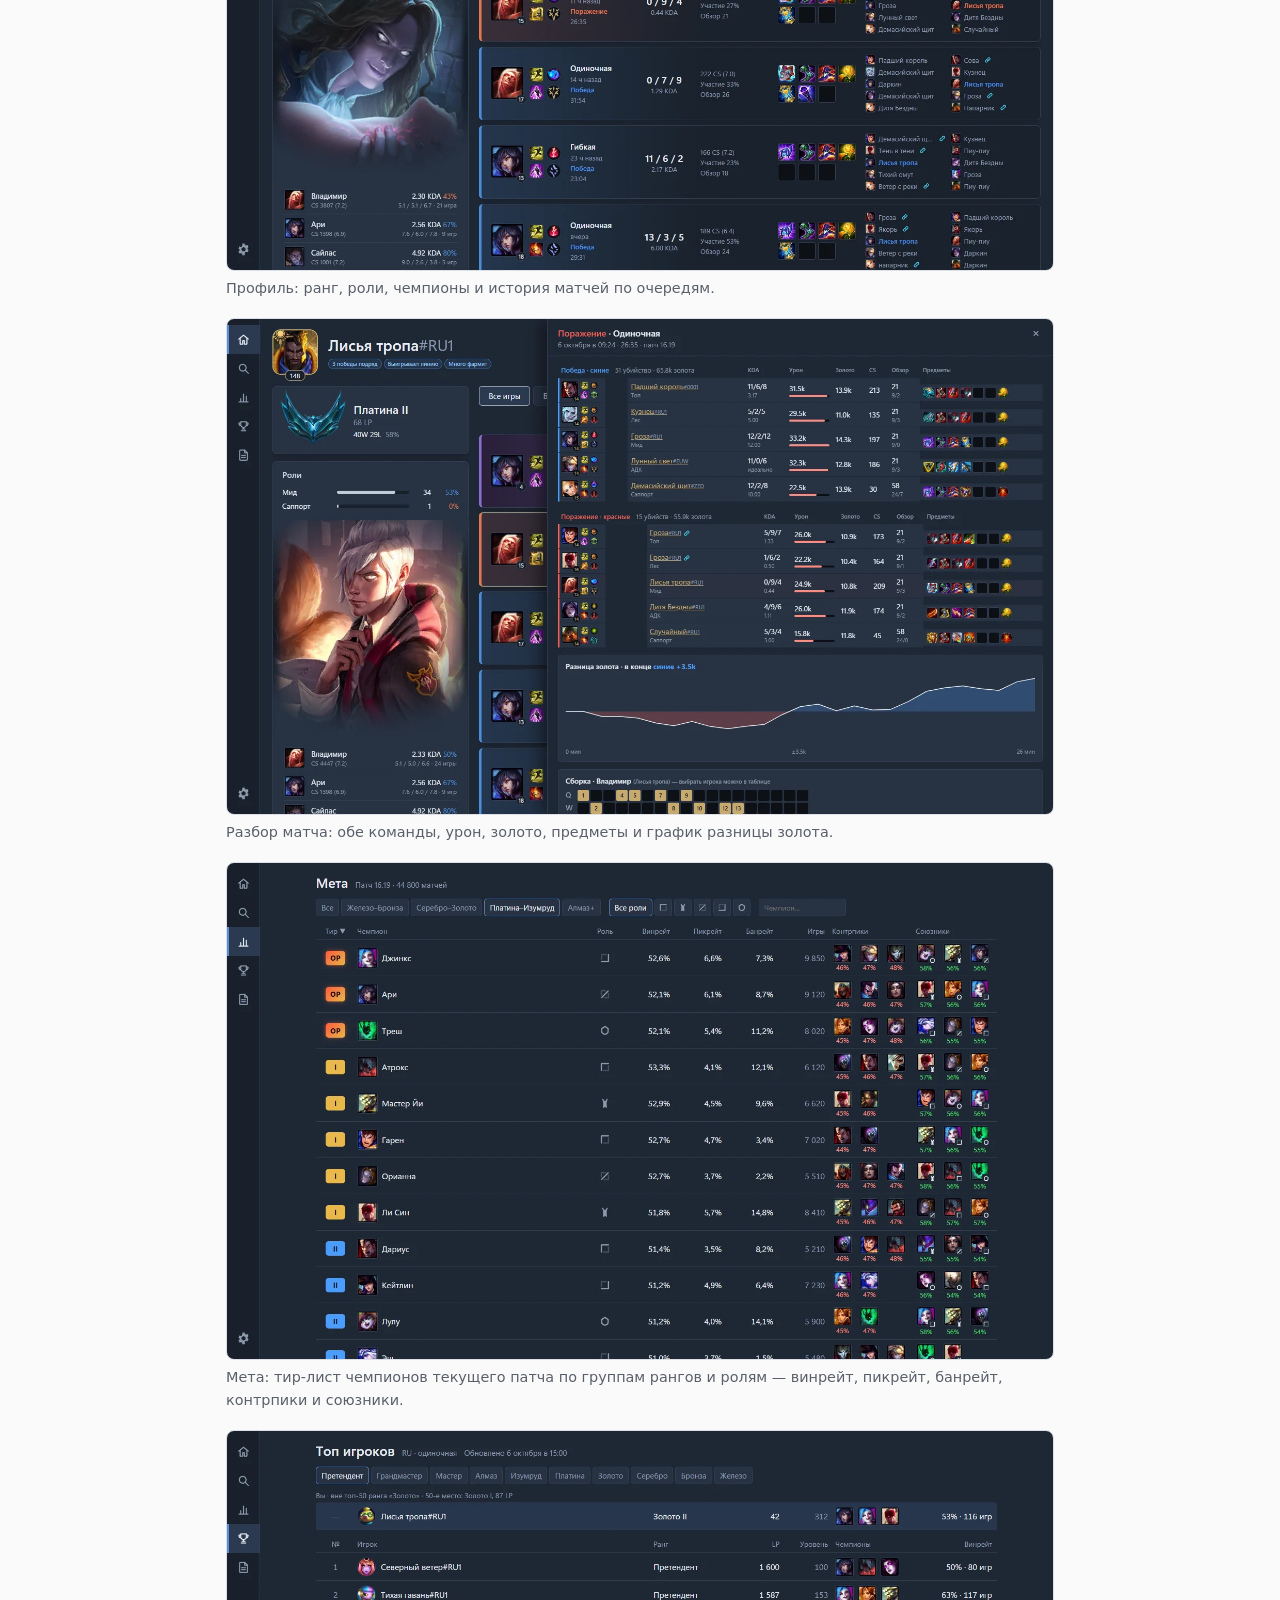
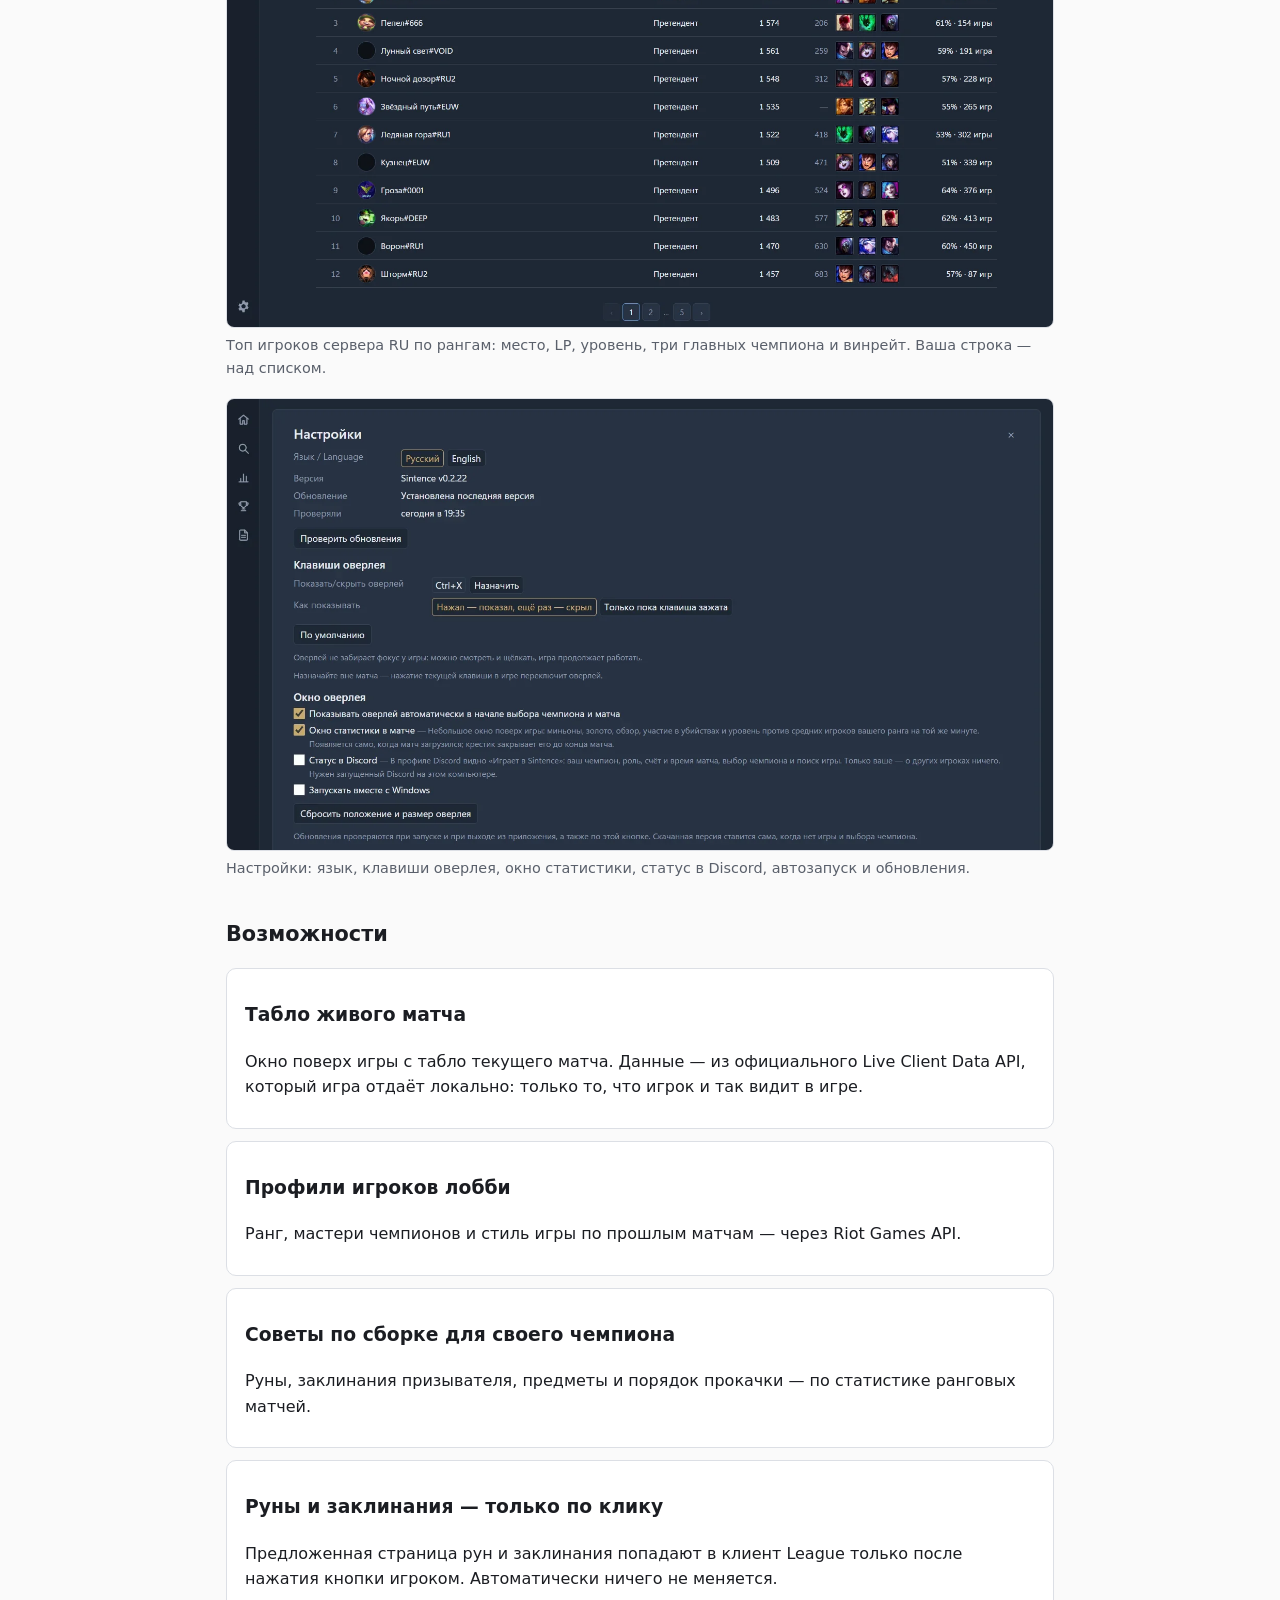
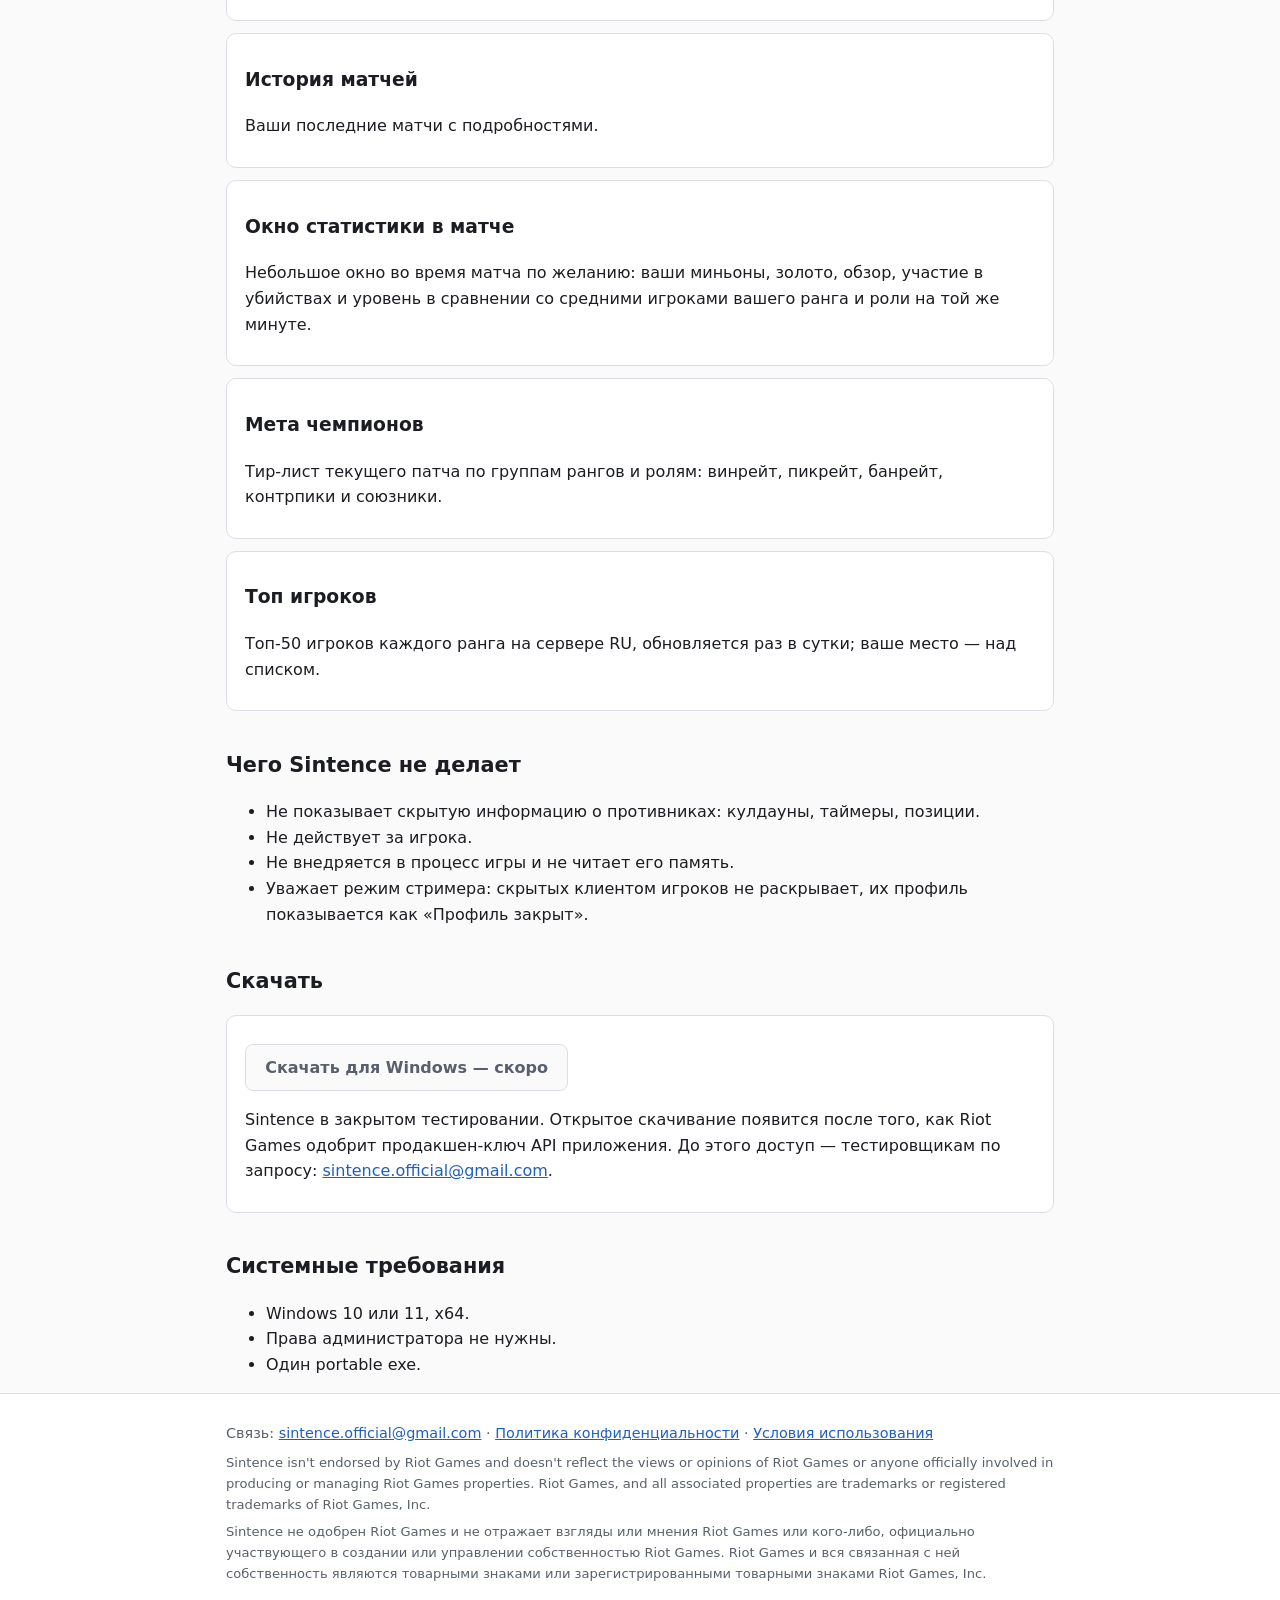
==== commit dd9572e2: "Поисковики: заголовки и описания с ключевыми словами, Open Graph, JSON-LD, иконка Новый h1 и вводный" ====
--- a/ru/index.html
+++ b/ru/index.html
@@ -4,13 +4,46 @@
 <meta charset="utf-8">
 <meta name="viewport" content="width=device-width, initial-scale=1">
 <meta name="color-scheme" content="dark light">
-<title>Sintence</title>
-<meta name="description" content="Sintence - приложение-оверлей для League of Legends под Windows.">
+<title>Sintence — оверлей и помощник для League of Legends (Лига Легенд): сборки, руны, статистика матча</title>
+<meta name="description" content="Sintence — бесплатный оверлей для Лиги Легенд (LoL) под Windows: сборки и руны, ранги игроков в лобби, статистика матча, мета чемпионов и топ игроков RU.">
 <link rel="stylesheet" href="../assets/style.css">
 <link rel="canonical" href="https://sintence.ru/ru/">
 <link rel="alternate" hreflang="en" href="https://sintence.ru/">
 <link rel="alternate" hreflang="ru" href="https://sintence.ru/ru/">
 <link rel="alternate" hreflang="x-default" href="https://sintence.ru/">
+<link rel="icon" href="../favicon.ico" sizes="32x32">
+<link rel="icon" href="../favicon.svg" type="image/svg+xml">
+<link rel="apple-touch-icon" href="../apple-touch-icon.png">
+<meta name="theme-color" content="#0f1115">
+<meta property="og:type" content="website">
+<meta property="og:site_name" content="Sintence">
+<meta property="og:title" content="Sintence — оверлей и помощник для League of Legends (Лига Легенд): сборки, руны, статистика матча">
+<meta property="og:description" content="Sintence — бесплатный оверлей для Лиги Легенд (LoL) под Windows: сборки и руны, ранги игроков в лобби, статистика матча, мета чемпионов и топ игроков RU.">
+<meta property="og:url" content="https://sintence.ru/ru/">
+<meta property="og:image" content="https://sintence.ru/assets/shot-ingame-ru.webp">
+<meta property="og:image:width" content="1600">
+<meta property="og:image:height" content="524">
+<meta property="og:locale" content="ru_RU">
+<meta property="og:locale:alternate" content="en_US">
+<meta name="twitter:card" content="summary_large_image">
+<script type="application/ld+json">
+{
+ "@context": "https://schema.org",
+ "@type": "SoftwareApplication",
+ "name": "Sintence",
+ "applicationCategory": "GameApplication",
+ "operatingSystem": "Windows",
+ "url": "https://sintence.ru/ru/",
+ "description": "Sintence — бесплатный оверлей для Лиги Легенд (LoL) под Windows: сборки и руны, ранги игроков в лобби, статистика матча, мета чемпионов и топ игроков RU.",
+ "inLanguage": "ru",
+ "image": "https://sintence.ru/assets/shot-ingame-ru.webp",
+ "offers": {
+  "@type": "Offer",
+  "price": "0",
+  "priceCurrency": "RUB"
+ }
+}
+</script>
 </head>
 <body>
 <header><div class="wrap">
@@ -19,7 +52,8 @@
 <a class="lang" href="../index.html" hreflang="en" lang="en">EN</a>
 </div></header>
 <main class="wrap">
-<h1>Sintence</h1>
+<h1>Sintence — оверлей для League of Legends</h1>
+<p>Sintence — бесплатный помощник для Лиги Легенд (LoL) под Windows. В выборе чемпиона он подсказывает сборки, руны и порядок прокачки и показывает ранги игроков лобби, а в матче — статистику поверх игры. Отдельно — мета чемпионов текущего патча и топ игроков сервера RU.</p>
 <p class="lead">Десктопное приложение для Windows с оверлеем для League of Legends: табло живого матча, профили игроков лобби, советы по сборке для своего чемпиона и история матчей.</p>
 <section class="shots">
 <figure><a href="../assets/shot-champselect-ru.webp"><img src="../assets/shot-champselect-ru.webp" alt="Sintence в выборе чемпиона" width="1600" height="618" loading="lazy"></a><figcaption>Выбор чемпиона: профили союзников, советы по рунам, заклинаниям, прокачке и предметам; перенос в клиент одним кликом.</figcaption></figure>
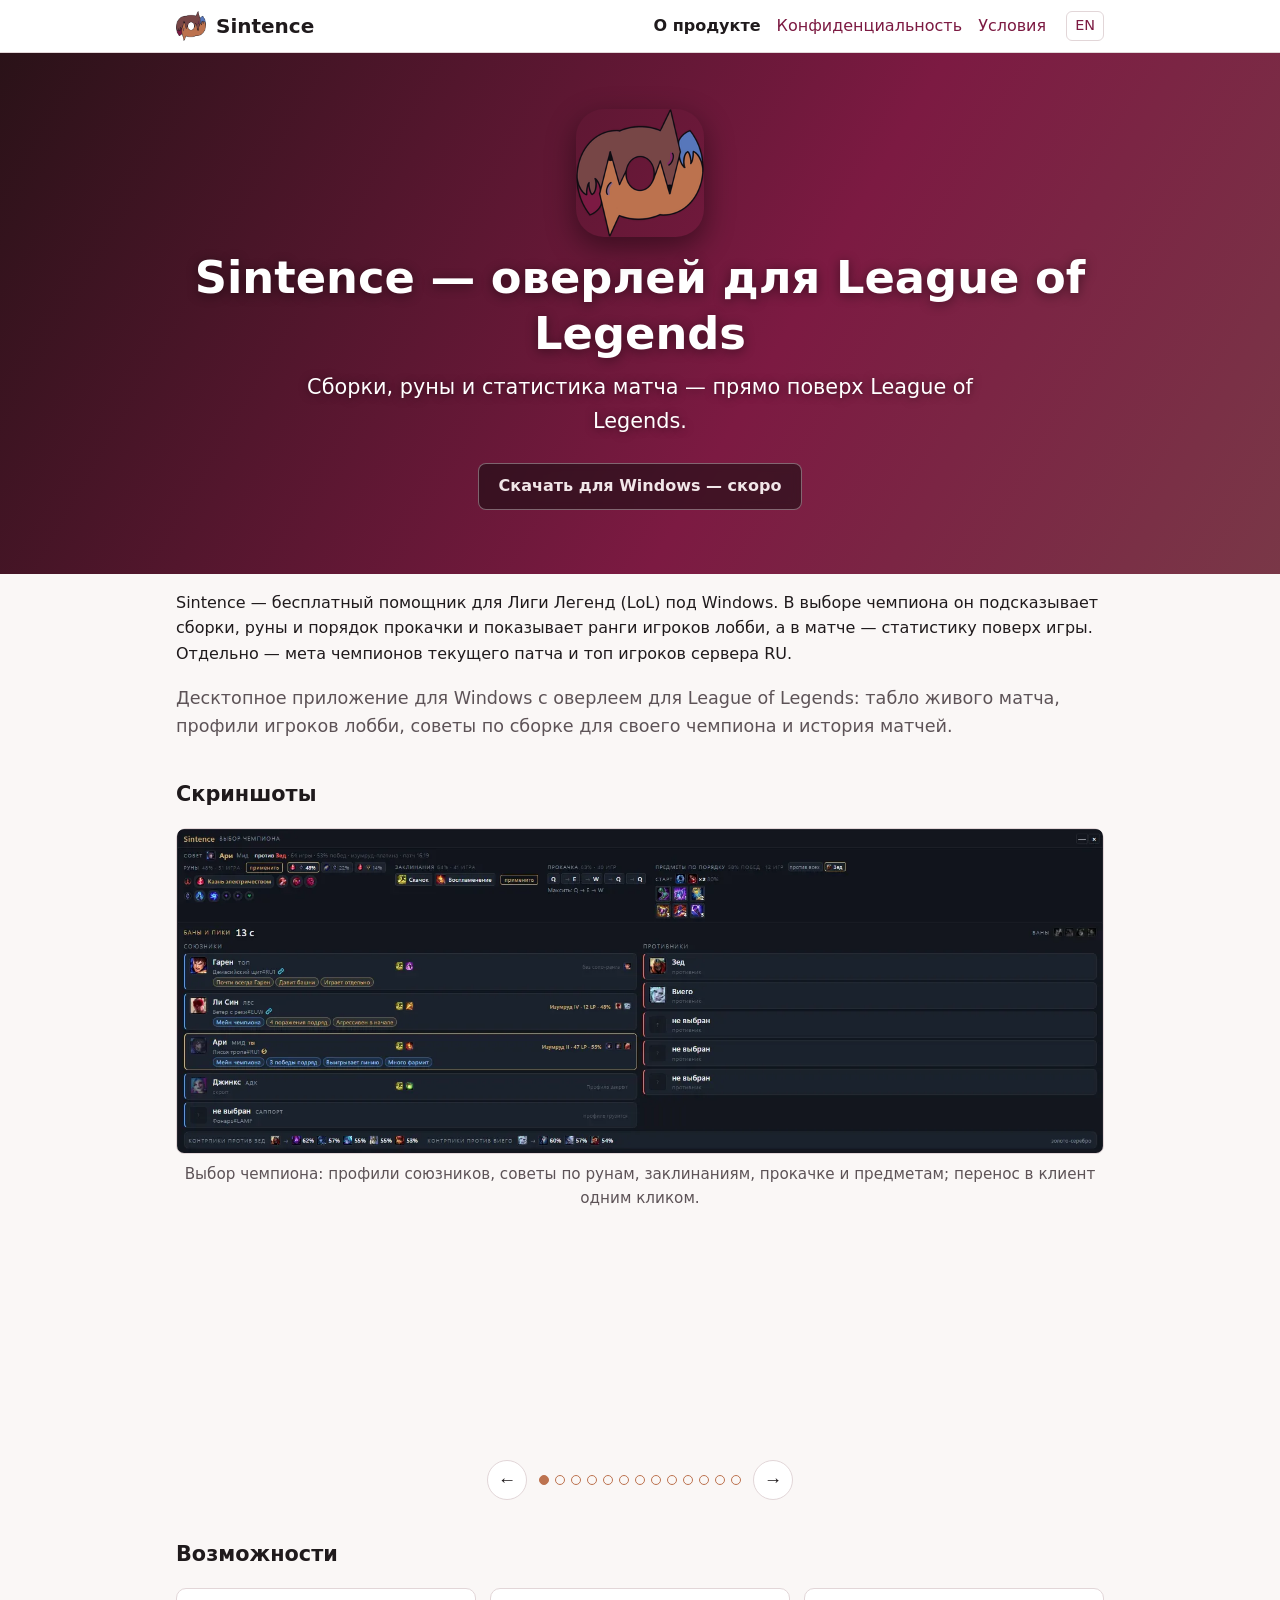
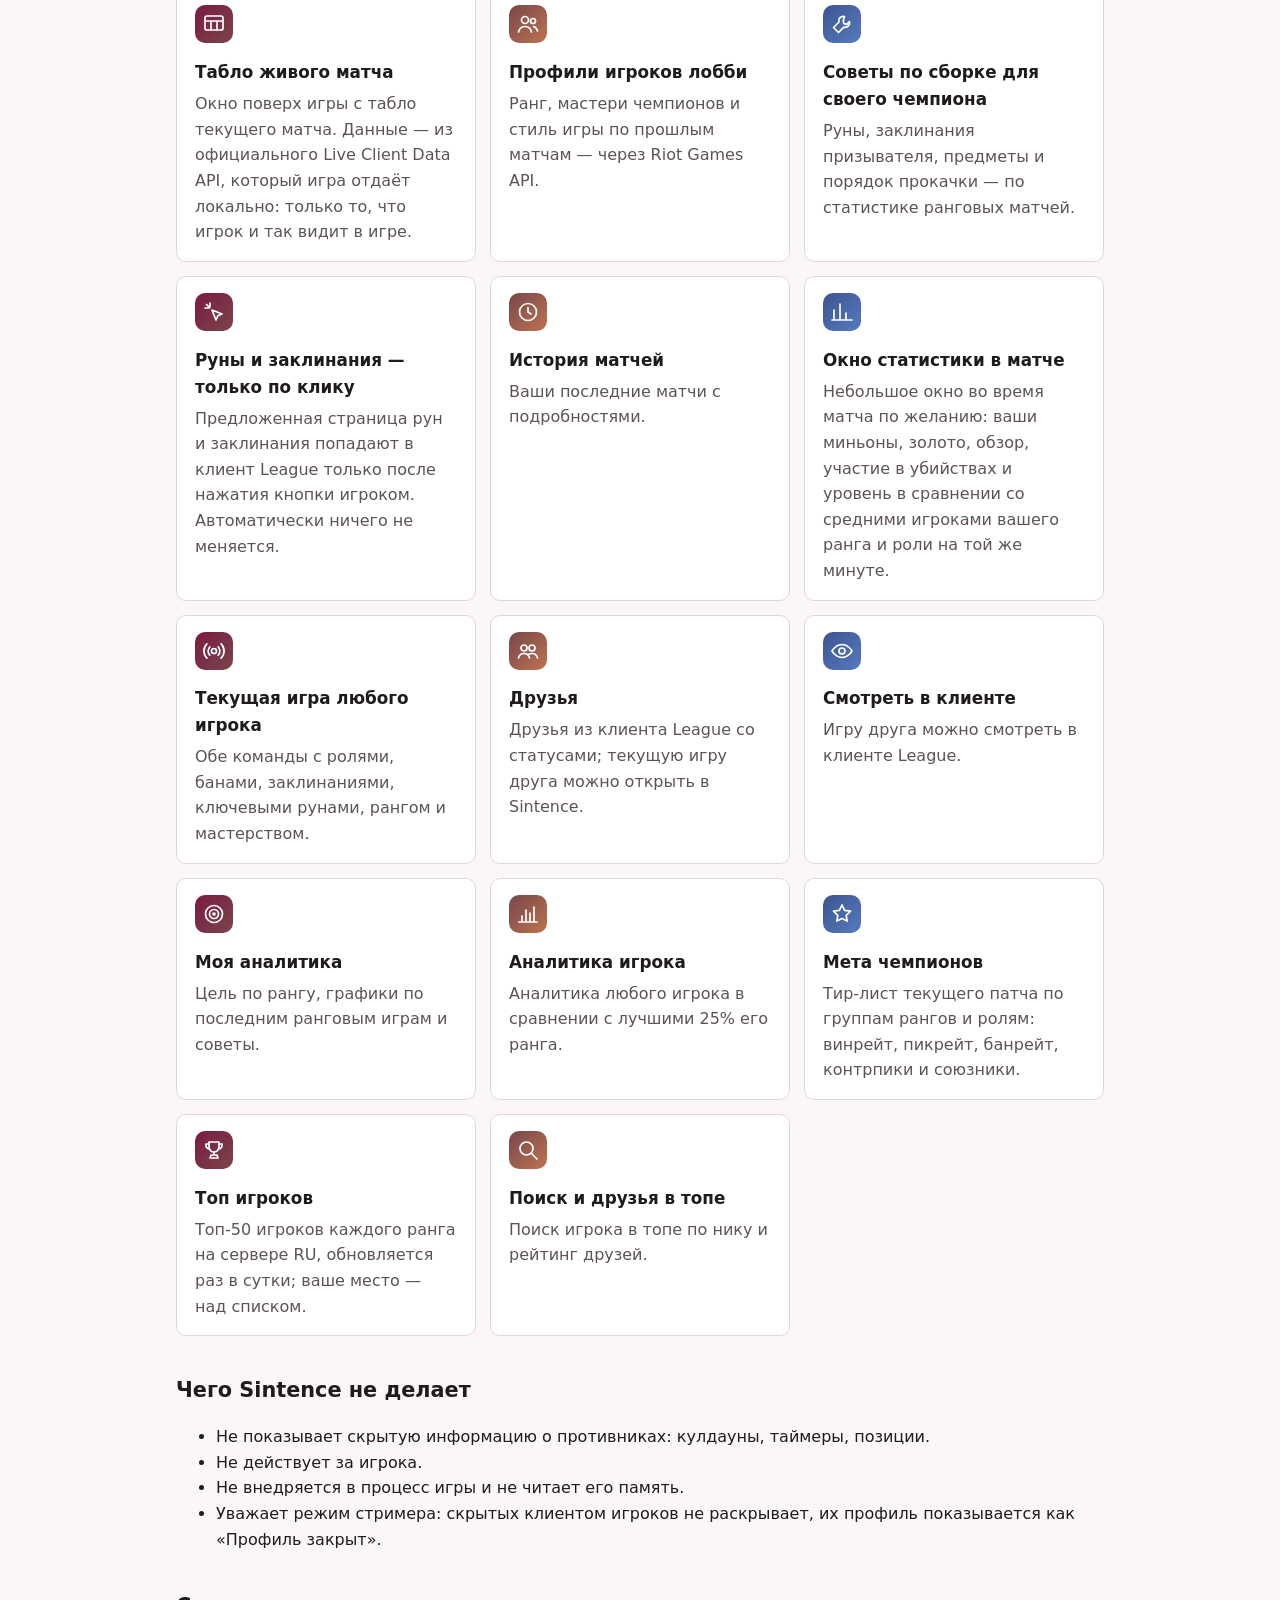
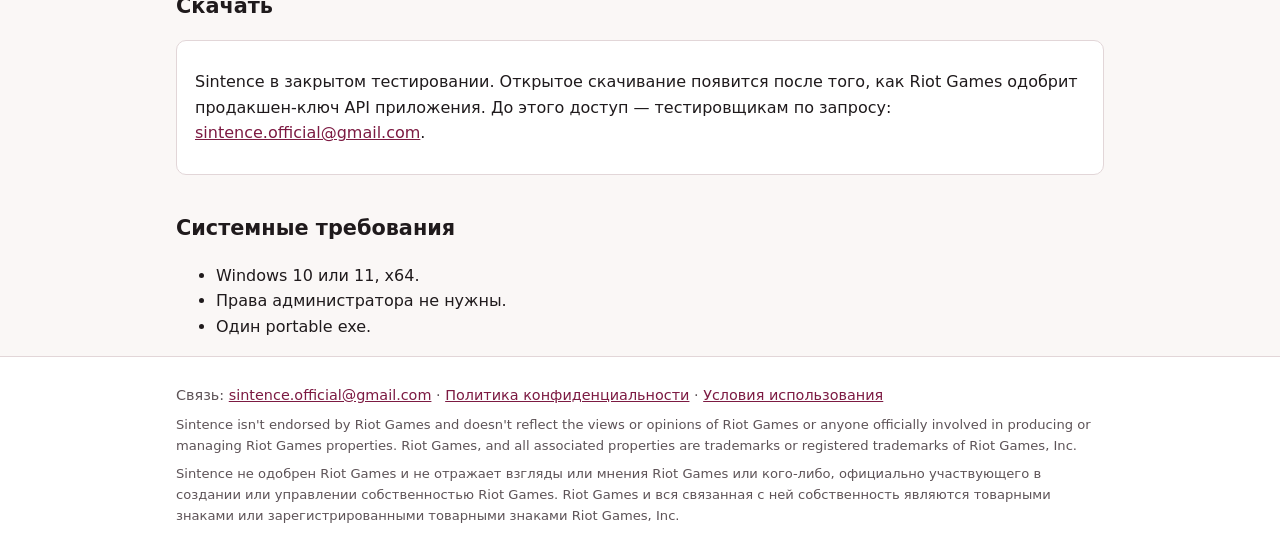
==== commit 473f75e8: "Сайт: первый экран, карусель скриншотов, карточки функций, палитра иконки 13 новых снимков (ru/en) н" ====
--- a/ru/index.html
+++ b/ru/index.html
@@ -12,7 +12,7 @@
 <link rel="alternate" hreflang="ru" href="https://sintence.ru/ru/">
 <link rel="alternate" hreflang="x-default" href="https://sintence.ru/">
 <link rel="icon" href="../favicon.ico" sizes="32x32">
-<link rel="icon" href="../favicon.svg" type="image/svg+xml">
+<link rel="icon" href="../icon-192.png" type="image/png" sizes="192x192">
 <link rel="apple-touch-icon" href="../apple-touch-icon.png">
 <meta name="theme-color" content="#0f1115">
 <meta property="og:type" content="website">
@@ -22,7 +22,7 @@
 <meta property="og:url" content="https://sintence.ru/ru/">
 <meta property="og:image" content="https://sintence.ru/assets/shot-ingame-ru.webp">
 <meta property="og:image:width" content="1600">
-<meta property="og:image:height" content="524">
+<meta property="og:image:height" content="476">
 <meta property="og:locale" content="ru_RU">
 <meta property="og:locale:alternate" content="en_US">
 <meta name="twitter:card" content="summary_large_image">
@@ -44,36 +44,58 @@
  }
 }
 </script>
+<script src="../assets/site.js" defer></script>
 </head>
 <body>
 <header><div class="wrap">
-<a class="brand" href="index.html">Sintence</a>
+<a class="brand" href="index.html"><img src="../icon-192.png" alt="" width="30" height="30">Sintence</a>
 <nav><a href="index.html" aria-current="page">О продукте</a><a href="privacy.html">Конфиденциальность</a><a href="terms.html">Условия</a></nav>
 <a class="lang" href="../index.html" hreflang="en" lang="en">EN</a>
 </div></header>
+<section class="hero"><div class="wrap">
+<img class="hero-icon" src="../icon-192.png" alt="" width="128" height="128">
+<h1>Sintence — оверлей для League of Legends</h1>
+<p class="slogan">Сборки, руны и статистика матча — прямо поверх League of Legends.</p>
+<p><span class="btn" aria-disabled="true">Скачать для Windows — скоро</span></p>
+</div></section>
 <main class="wrap">
-<h1>Sintence — оверлей для League of Legends</h1>
 <p>Sintence — бесплатный помощник для Лиги Легенд (LoL) под Windows. В выборе чемпиона он подсказывает сборки, руны и порядок прокачки и показывает ранги игроков лобби, а в матче — статистику поверх игры. Отдельно — мета чемпионов текущего патча и топ игроков сервера RU.</p>
 <p class="lead">Десктопное приложение для Windows с оверлеем для League of Legends: табло живого матча, профили игроков лобби, советы по сборке для своего чемпиона и история матчей.</p>
-<section class="shots">
-<figure><a href="../assets/shot-champselect-ru.webp"><img src="../assets/shot-champselect-ru.webp" alt="Sintence в выборе чемпиона" width="1600" height="618" loading="lazy"></a><figcaption>Выбор чемпиона: профили союзников, советы по рунам, заклинаниям, прокачке и предметам; перенос в клиент одним кликом.</figcaption></figure>
-<figure><a href="../assets/shot-ingame-ru.webp"><img src="../assets/shot-ingame-ru.webp" alt="Оверлей Sintence в матче" width="1600" height="524" loading="lazy"></a><figcaption>В матче: табло поверх игры — ранги, мастери, стиль игры и объекты команд; совет по прокачке и предметам против своего соперника.</figcaption></figure>
-<figure class="narrow"><a href="../assets/shot-stats-ru.webp"><img src="../assets/shot-stats-ru.webp" alt="Окно статистики в матче" width="212" height="120" loading="lazy"></a><figcaption>Окно статистики: миньоны, золото, обзор, участие в убийствах и уровень против средних игроков вашего ранга на той же минуте.</figcaption></figure>
+<h2>Скриншоты</h2>
+<section class="carousel reveal" aria-roledescription="carousel" aria-label="Скриншоты Sintence" data-prev="Предыдущий скриншот" data-next="Следующий скриншот" data-dot="Скриншот">
+<div class="track" tabindex="0">
+<figure><a href="../assets/shot-champselect-ru.webp"><img src="../assets/shot-champselect-ru.webp" alt="Sintence в выборе чемпиона" width="1600" height="559" loading="lazy"></a><figcaption>Выбор чемпиона: профили союзников, советы по рунам, заклинаниям, прокачке и предметам; перенос в клиент одним кликом.</figcaption></figure>
+<figure><a href="../assets/shot-ingame-ru.webp"><img src="../assets/shot-ingame-ru.webp" alt="Оверлей Sintence в матче" width="1600" height="476" loading="lazy"></a><figcaption>В матче: табло поверх игры — ранги, мастери, стиль игры и объекты команд; совет по прокачке и предметам против своего соперника.</figcaption></figure>
+<figure class="narrow"><a href="../assets/shot-stats-ru.webp"><img src="../assets/shot-stats-ru.webp" alt="Окно статистики в матче" width="382" height="218" loading="lazy"></a><figcaption>Окно статистики: миньоны, золото, обзор, участие в убийствах и уровень против средних игроков вашего ранга на той же минуте.</figcaption></figure>
 <figure><a href="../assets/shot-profile-ru.webp"><img src="../assets/shot-profile-ru.webp" alt="Окно профиля Sintence" width="1600" height="960" loading="lazy"></a><figcaption>Профиль: ранг, роли, чемпионы и история матчей по очередям.</figcaption></figure>
+<figure><a href="../assets/shot-livegame-ru.webp"><img src="../assets/shot-livegame-ru.webp" alt="Текущая игра игрока" width="1600" height="960" loading="lazy"></a><figcaption>Текущая игра любого игрока: обе команды с ролями, банами, заклинаниями, ключевыми рунами, рангом и мастерством.</figcaption></figure>
+<figure><a href="../assets/shot-friends-ru.webp"><img src="../assets/shot-friends-ru.webp" alt="Список друзей" width="1600" height="960" loading="lazy"></a><figcaption>Друзья из клиента League со статусами; игру друга можно открыть или смотреть в клиенте.</figcaption></figure>
 <figure><a href="../assets/shot-match-ru.webp"><img src="../assets/shot-match-ru.webp" alt="Разбор матча" width="1600" height="960" loading="lazy"></a><figcaption>Разбор матча: обе команды, урон, золото, предметы и график разницы золота.</figcaption></figure>
+<figure><a href="../assets/shot-analytics-ru.webp"><img src="../assets/shot-analytics-ru.webp" alt="Моя аналитика" width="1600" height="960" loading="lazy"></a><figcaption>Моя аналитика: цель по рангу, графики по последним ранговым играм и советы.</figcaption></figure>
+<figure><a href="../assets/shot-player-analytics-ru.webp"><img src="../assets/shot-player-analytics-ru.webp" alt="Аналитика игрока" width="1600" height="960" loading="lazy"></a><figcaption>Аналитика любого игрока в сравнении с лучшими 25% его ранга.</figcaption></figure>
 <figure><a href="../assets/shot-meta-ru.webp"><img src="../assets/shot-meta-ru.webp" alt="Мета чемпионов" width="1600" height="960" loading="lazy"></a><figcaption>Мета: тир-лист чемпионов текущего патча по группам рангов и ролям — винрейт, пикрейт, банрейт, контрпики и союзники.</figcaption></figure>
 <figure><a href="../assets/shot-ladder-ru.webp"><img src="../assets/shot-ladder-ru.webp" alt="Топ игроков" width="1600" height="960" loading="lazy"></a><figcaption>Топ игроков сервера RU по рангам: место, LP, уровень, три главных чемпиона и винрейт. Ваша строка — над списком.</figcaption></figure>
-<figure><a href="../assets/shot-settings-ru.webp"><img src="../assets/shot-settings-ru.webp" alt="Настройки Sintence" width="1600" height="875" loading="lazy"></a><figcaption>Настройки: язык, клавиши оверлея, окно статистики, статус в Discord, автозапуск и обновления.</figcaption></figure>
+<figure><a href="../assets/shot-ladder-search-ru.webp"><img src="../assets/shot-ladder-search-ru.webp" alt="Топ игроков: поиск и друзья" width="1600" height="960" loading="lazy"></a><figcaption>Топ игроков: поиск по нику и рейтинг друзей.</figcaption></figure>
+<figure><a href="../assets/shot-settings-ru.webp"><img src="../assets/shot-settings-ru.webp" alt="Настройки Sintence" width="1600" height="960" loading="lazy"></a><figcaption>Настройки: язык, клавиши оверлея, окно статистики, статус в Discord, автозапуск и обновления.</figcaption></figure>
+</div>
 </section>
 <h2>Возможности</h2>
-<div class="card"><h3>Табло живого матча</h3><p>Окно поверх игры с табло текущего матча. Данные — из официального Live Client Data API, который игра отдаёт локально: только то, что игрок и так видит в игре.</p></div>
-<div class="card"><h3>Профили игроков лобби</h3><p>Ранг, мастери чемпионов и стиль игры по прошлым матчам — через Riot Games API.</p></div>
-<div class="card"><h3>Советы по сборке для своего чемпиона</h3><p>Руны, заклинания призывателя, предметы и порядок прокачки — по статистике ранговых матчей.</p></div>
-<div class="card"><h3>Руны и заклинания — только по клику</h3><p>Предложенная страница рун и заклинания попадают в клиент League только после нажатия кнопки игроком. Автоматически ничего не меняется.</p></div>
-<div class="card"><h3>История матчей</h3><p>Ваши последние матчи с подробностями.</p></div>
-<div class="card"><h3>Окно статистики в матче</h3><p>Небольшое окно во время матча по желанию: ваши миньоны, золото, обзор, участие в убийствах и уровень в сравнении со средними игроками вашего ранга и роли на той же минуте.</p></div>
-<div class="card"><h3>Мета чемпионов</h3><p>Тир-лист текущего патча по группам рангов и ролям: винрейт, пикрейт, банрейт, контрпики и союзники.</p></div>
-<div class="card"><h3>Топ игроков</h3><p>Топ-50 игроков каждого ранга на сервере RU, обновляется раз в сутки; ваше место — над списком.</p></div>
+<div class="features reveal">
+<div class="card feature"><svg class="ico" viewBox="0 0 24 24" aria-hidden="true" focusable="false"><rect x="3" y="4" width="18" height="14" rx="2"/><path d="M3 9h18M9 9v9M15 9v9"/></svg><h3>Табло живого матча</h3><p>Окно поверх игры с табло текущего матча. Данные — из официального Live Client Data API, который игра отдаёт локально: только то, что игрок и так видит в игре.</p></div>
+<div class="card feature"><svg class="ico" viewBox="0 0 24 24" aria-hidden="true" focusable="false"><circle cx="9" cy="8" r="3.5"/><path d="M2.5 20c.8-3.6 3.4-5.5 6.5-5.5s5.7 1.9 6.5 5.5"/><circle cx="17" cy="9" r="2.5"/><path d="M17.5 14.5c2 .4 3.4 2 4 4.5"/></svg><h3>Профили игроков лобби</h3><p>Ранг, мастери чемпионов и стиль игры по прошлым матчам — через Riot Games API.</p></div>
+<div class="card feature"><svg class="ico" viewBox="0 0 24 24" aria-hidden="true" focusable="false"><path d="M14.5 4.5a4.5 4.5 0 0 0-5.6 5.6L3.5 15.5l5 5 5.4-5.4a4.5 4.5 0 0 0 5.6-5.6l-2.8 2.8-2.8-.7-.7-2.8z"/></svg><h3>Советы по сборке для своего чемпиона</h3><p>Руны, заклинания призывателя, предметы и порядок прокачки — по статистике ранговых матчей.</p></div>
+<div class="card feature"><svg class="ico" viewBox="0 0 24 24" aria-hidden="true" focusable="false"><path d="M8 3v4M3 8h4M4.5 4.5l2.2 2.2"/><path d="M10 10l10 4-4.2 1.8L14 20z"/></svg><h3>Руны и заклинания — только по клику</h3><p>Предложенная страница рун и заклинания попадают в клиент League только после нажатия кнопки игроком. Автоматически ничего не меняется.</p></div>
+<div class="card feature"><svg class="ico" viewBox="0 0 24 24" aria-hidden="true" focusable="false"><circle cx="12" cy="12" r="8.5"/><path d="M12 7.5V12l3 2"/></svg><h3>История матчей</h3><p>Ваши последние матчи с подробностями.</p></div>
+<div class="card feature"><svg class="ico" viewBox="0 0 24 24" aria-hidden="true" focusable="false"><path d="M4 20V10M10 20V4M16 20v-7M22 20H2"/></svg><h3>Окно статистики в матче</h3><p>Небольшое окно во время матча по желанию: ваши миньоны, золото, обзор, участие в убийствах и уровень в сравнении со средними игроками вашего ранга и роли на той же минуте.</p></div>
+<div class="card feature"><svg class="ico" viewBox="0 0 24 24" aria-hidden="true" focusable="false"><circle cx="12" cy="12" r="2.5"/><path d="M7.8 7.8a6 6 0 0 0 0 8.4M16.2 7.8a6 6 0 0 1 0 8.4M4.9 4.9a10 10 0 0 0 0 14.2M19.1 4.9a10 10 0 0 1 0 14.2"/></svg><h3>Текущая игра любого игрока</h3><p>Обе команды с ролями, банами, заклинаниями, ключевыми рунами, рангом и мастерством.</p></div>
+<div class="card feature"><svg class="ico" viewBox="0 0 24 24" aria-hidden="true" focusable="false"><circle cx="8" cy="9" r="3"/><circle cx="16" cy="9" r="3"/><path d="M2.5 19c.6-3 2.8-4.5 5.5-4.5s4.9 1.5 5.5 4.5M13 15c.9-.4 1.9-.5 3-.5 2.7 0 4.9 1.5 5.5 4.5"/></svg><h3>Друзья</h3><p>Друзья из клиента League со статусами; текущую игру друга можно открыть в Sintence.</p></div>
+<div class="card feature"><svg class="ico" viewBox="0 0 24 24" aria-hidden="true" focusable="false"><path d="M2 12s3.6-6.5 10-6.5S22 12 22 12s-3.6 6.5-10 6.5S2 12 2 12z"/><circle cx="12" cy="12" r="3"/></svg><h3>Смотреть в клиенте</h3><p>Игру друга можно смотреть в клиенте League.</p></div>
+<div class="card feature"><svg class="ico" viewBox="0 0 24 24" aria-hidden="true" focusable="false"><circle cx="12" cy="12" r="8.5"/><circle cx="12" cy="12" r="4.5"/><circle cx="12" cy="12" r="1"/></svg><h3>Моя аналитика</h3><p>Цель по рангу, графики по последним ранговым играм и советы.</p></div>
+<div class="card feature"><svg class="ico" viewBox="0 0 24 24" aria-hidden="true" focusable="false"><path d="M3 20h18M6 20v-6M10 20V8M14 20v-9M18 20V5"/></svg><h3>Аналитика игрока</h3><p>Аналитика любого игрока в сравнении с лучшими 25% его ранга.</p></div>
+<div class="card feature"><svg class="ico" viewBox="0 0 24 24" aria-hidden="true" focusable="false"><path d="M12 3l2.6 5.4 5.9.8-4.3 4.1 1 5.8L12 16.4 6.8 19.1l1-5.8L3.5 9.2l5.9-.8z"/></svg><h3>Мета чемпионов</h3><p>Тир-лист текущего патча по группам рангов и ролям: винрейт, пикрейт, банрейт, контрпики и союзники.</p></div>
+<div class="card feature"><svg class="ico" viewBox="0 0 24 24" aria-hidden="true" focusable="false"><path d="M7 4h10v5a5 5 0 0 1-10 0z"/><path d="M7 6H4v1.5A3.5 3.5 0 0 0 7.5 11M17 6h3v1.5a3.5 3.5 0 0 1-3.5 3.5M12 14v3M8 20h8l-1-3H9z"/></svg><h3>Топ игроков</h3><p>Топ-50 игроков каждого ранга на сервере RU, обновляется раз в сутки; ваше место — над списком.</p></div>
+<div class="card feature"><svg class="ico" viewBox="0 0 24 24" aria-hidden="true" focusable="false"><circle cx="10.5" cy="10.5" r="6.5"/><path d="M15.5 15.5L21 21"/></svg><h3>Поиск и друзья в топе</h3><p>Поиск игрока в топе по нику и рейтинг друзей.</p></div>
+</div>
 <h2>Чего Sintence не делает</h2>
 <ul>
 <li>Не показывает скрытую информацию о противниках: кулдауны, таймеры, позиции.</li>
@@ -82,7 +104,7 @@
 <li>Уважает режим стримера: скрытых клиентом игроков не раскрывает, их профиль показывается как «Профиль закрыт».</li>
 </ul>
 <h2 id="download">Скачать</h2>
-<div class="card download"><p><span class="btn" aria-disabled="true">Скачать для Windows — скоро</span></p>
+<div class="card download reveal">
 <p>Sintence в закрытом тестировании. Открытое скачивание появится после того, как Riot Games одобрит продакшен-ключ API приложения. До этого доступ — тестировщикам по запросу: <a href="mailto:sintence.official@gmail.com">sintence.official@gmail.com</a>.</p></div>
 <h2>Системные требования</h2>
 <ul>
--- a/assets/style.css
+++ b/assets/style.css
@@ -1,17 +1,23 @@
-:root{--bg:#0f1115;--panel:#171a21;--text:#e6e8ec;--muted:#9aa1ad;--accent:#6aa9ff;--border:#2a2f3a}
-@media (prefers-color-scheme: light){:root{--bg:#fafafa;--panel:#fff;--text:#1b1d22;--muted:#5a606b;--accent:#1f5fbf;--border:#dcdfe5}}
+/* Палитра иконки: коричневый #78464a, терракота #bd7350, бордовый #7c1a42, синий #577ac0.
+   Для текста на тёмном фоне — осветлённые оттенки (контраст ≥ 4.5:1). */
+:root{--bg:#110d10;--panel:#1b1519;--text:#ece6e7;--muted:#b0a5a8;--accent:#e3a383;--accent2:#9db3e3;--border:#3a2a30;
+--brown:#78464a;--terra:#bd7350;--wine:#7c1a42;--blue:#577ac0;--btn-text:#fff}
+@media (prefers-color-scheme: light){:root{--bg:#faf7f6;--panel:#fff;--text:#1f1a1c;--muted:#5d5357;--accent:#7c1a42;--accent2:#3a5a9e;--border:#e2d6d8}}
 *{box-sizing:border-box}
 html{-webkit-text-size-adjust:100%}
-body{margin:0;background:var(--bg);color:var(--text);font:16px/1.6 system-ui,-apple-system,"Segoe UI",Roboto,sans-serif;overflow-wrap:anywhere}
-a{color:var(--accent)}
-.wrap{max-width:860px;margin:0 auto;padding:0 16px}
+body{margin:0;background:var(--bg);color:var(--text);font:16px/1.6 system-ui,-apple-system,"Segoe UI",Roboto,sans-serif;overflow-wrap:anywhere;overflow-x:hidden}
+a{color:var(--accent);transition:color .2s}
+a:hover{color:var(--accent2)}
+.wrap{max-width:960px;margin:0 auto;padding:0 16px}
 header{border-bottom:1px solid var(--border);background:var(--panel)}
-header .wrap{display:flex;flex-wrap:wrap;align-items:center;gap:8px 20px;padding-top:12px;padding-bottom:12px}
-.brand{font-weight:700;font-size:1.25rem;text-decoration:none;color:var(--text);margin-right:auto}
+header .wrap{display:flex;flex-wrap:wrap;align-items:center;gap:8px 20px;padding-top:10px;padding-bottom:10px}
+.brand{display:inline-flex;align-items:center;gap:10px;font-weight:700;font-size:1.25rem;text-decoration:none;color:var(--text);margin-right:auto}
+.brand img{width:30px;height:30px;border-radius:7px}
 nav{display:flex;flex-wrap:wrap;gap:4px 16px}
 nav a{text-decoration:none}
 nav a[aria-current]{color:var(--text);font-weight:600}
-.lang{border:1px solid var(--border);border-radius:6px;padding:2px 8px;text-decoration:none;font-size:.9rem}
+.lang{border:1px solid var(--border);border-radius:6px;padding:2px 8px;text-decoration:none;font-size:.9rem;transition:border-color .2s,color .2s}
+.lang:hover{border-color:var(--terra)}
 main{padding:24px 0 40px}
 h1{font-size:1.9rem;line-height:1.25;margin:.4em 0}
 h2{font-size:1.3rem;margin-top:1.8em}
@@ -26,8 +32,50 @@
 footer p{margin:.5em 0}
 .legal{font-size:.82rem}
 .btn{display:inline-block;padding:.6em 1.2em;border-radius:8px;border:1px solid var(--border);background:var(--bg);color:var(--muted);font-weight:600;cursor:not-allowed;user-select:none}
-.shots{display:grid;gap:18px;margin:20px 0}
-.shots figure{margin:0}
-.shots img{display:block;width:100%;height:auto;border:1px solid var(--border);border-radius:8px}
-.shots .narrow img{max-width:390px}
-.shots figcaption{color:var(--muted);font-size:.9rem;margin-top:6px}
+
+/* Первый экран */
+.hero{color:#fff;text-align:center;padding:56px 0 48px;
+background:linear-gradient(120deg,#2a1218,var(--wine),var(--brown),var(--terra),#34487a,var(--wine));background-size:300% 300%;animation:hero-bg 24s ease-in-out infinite alternate}
+.hero h1{font-size:clamp(1.7rem,4.5vw,2.8rem);margin:.3em 0 .2em;text-shadow:0 2px 12px rgba(0,0,0,.45)}
+.hero .slogan{font-size:clamp(1.05rem,2.4vw,1.3rem);margin:0 auto 1.2em;max-width:36em;color:#fff;text-shadow:0 1px 8px rgba(0,0,0,.5)}
+.hero-icon{display:block;margin:0 auto;width:128px;height:128px;border-radius:28px;box-shadow:0 10px 30px rgba(0,0,0,.45);animation:rise .7s ease-out both}
+.hero .btn{background:rgba(17,13,16,.55);border-color:rgba(255,255,255,.35);color:#f1e6e8;backdrop-filter:blur(4px)}
+@keyframes hero-bg{from{background-position:0% 50%}to{background-position:100% 50%}}
+
+/* Плавное появление */
+.reveal,main>h2,main>p{animation:rise .6s ease-out both}
+@keyframes rise{from{opacity:0;transform:translateY(12px)}to{opacity:1;transform:none}}
+
+/* Карусель: без JS — лента со scroll-snap */
+.carousel{position:relative;margin:16px 0}
+.track{display:flex;gap:16px;overflow-x:auto;scroll-snap-type:x mandatory;-webkit-overflow-scrolling:touch;padding-bottom:8px;border-radius:10px}
+.track:focus-visible{outline:2px solid var(--accent);outline-offset:4px}
+.track figure{flex:0 0 100%;margin:0;scroll-snap-align:start;min-width:0}
+.track img{display:block;width:100%;height:auto;border:1px solid var(--border);border-radius:8px;background:var(--panel)}
+.track .narrow img{width:auto;max-width:100%;margin:0 auto;image-rendering:auto}
+.track .narrow a{display:block;text-align:center}
+.track figcaption{color:var(--muted);font-size:.95rem;margin-top:8px;text-align:center}
+.carousel.js .track{scrollbar-width:none}
+.carousel.js .track::-webkit-scrollbar{display:none}
+.controls{display:flex;align-items:center;justify-content:center;gap:12px;margin-top:10px}
+.nav-btn{width:40px;height:40px;border-radius:50%;border:1px solid var(--border);background:var(--panel);color:var(--text);font-size:1.15rem;cursor:pointer;transition:background .2s,border-color .2s,transform .2s}
+.nav-btn:hover,.nav-btn:focus-visible{background:var(--wine);border-color:var(--terra);color:#fff;transform:scale(1.06)}
+.dots{display:flex;flex-wrap:wrap;justify-content:center;gap:6px}
+.dot{width:10px;height:10px;padding:0;border-radius:50%;border:1px solid var(--terra);background:transparent;cursor:pointer;transition:background .2s,transform .2s}
+.dot:hover{transform:scale(1.3)}
+.dot[aria-current]{background:var(--terra)}
+.nav-btn:focus-visible,.dot:focus-visible{outline:2px solid var(--accent2);outline-offset:2px}
+
+/* Карточки функций */
+.features{display:grid;grid-template-columns:repeat(auto-fill,minmax(260px,1fr));gap:14px;margin:14px 0}
+.feature{margin:0;padding:16px 18px;transition:border-color .25s,transform .25s,box-shadow .25s}
+.feature:hover{border-color:var(--terra);transform:translateY(-3px);box-shadow:0 8px 22px rgba(124,26,66,.28)}
+.feature h3{margin:.5em 0 .3em;font-size:1.05rem}
+.feature p{margin:0;color:var(--muted)}
+.ico{width:38px;height:38px;padding:7px;border-radius:10px;background:linear-gradient(135deg,var(--wine),var(--brown));color:#fff;fill:none;stroke:currentColor;stroke-width:1.7;stroke-linecap:round;stroke-linejoin:round}
+.feature:nth-child(3n+2) .ico{background:linear-gradient(135deg,var(--brown),var(--terra))}
+.feature:nth-child(3n) .ico{background:linear-gradient(135deg,#3d5590,var(--blue))}
+
+@media (prefers-reduced-motion: reduce){
+*,*::before,*::after{animation:none!important;transition:none!important;scroll-behavior:auto!important}
+}
